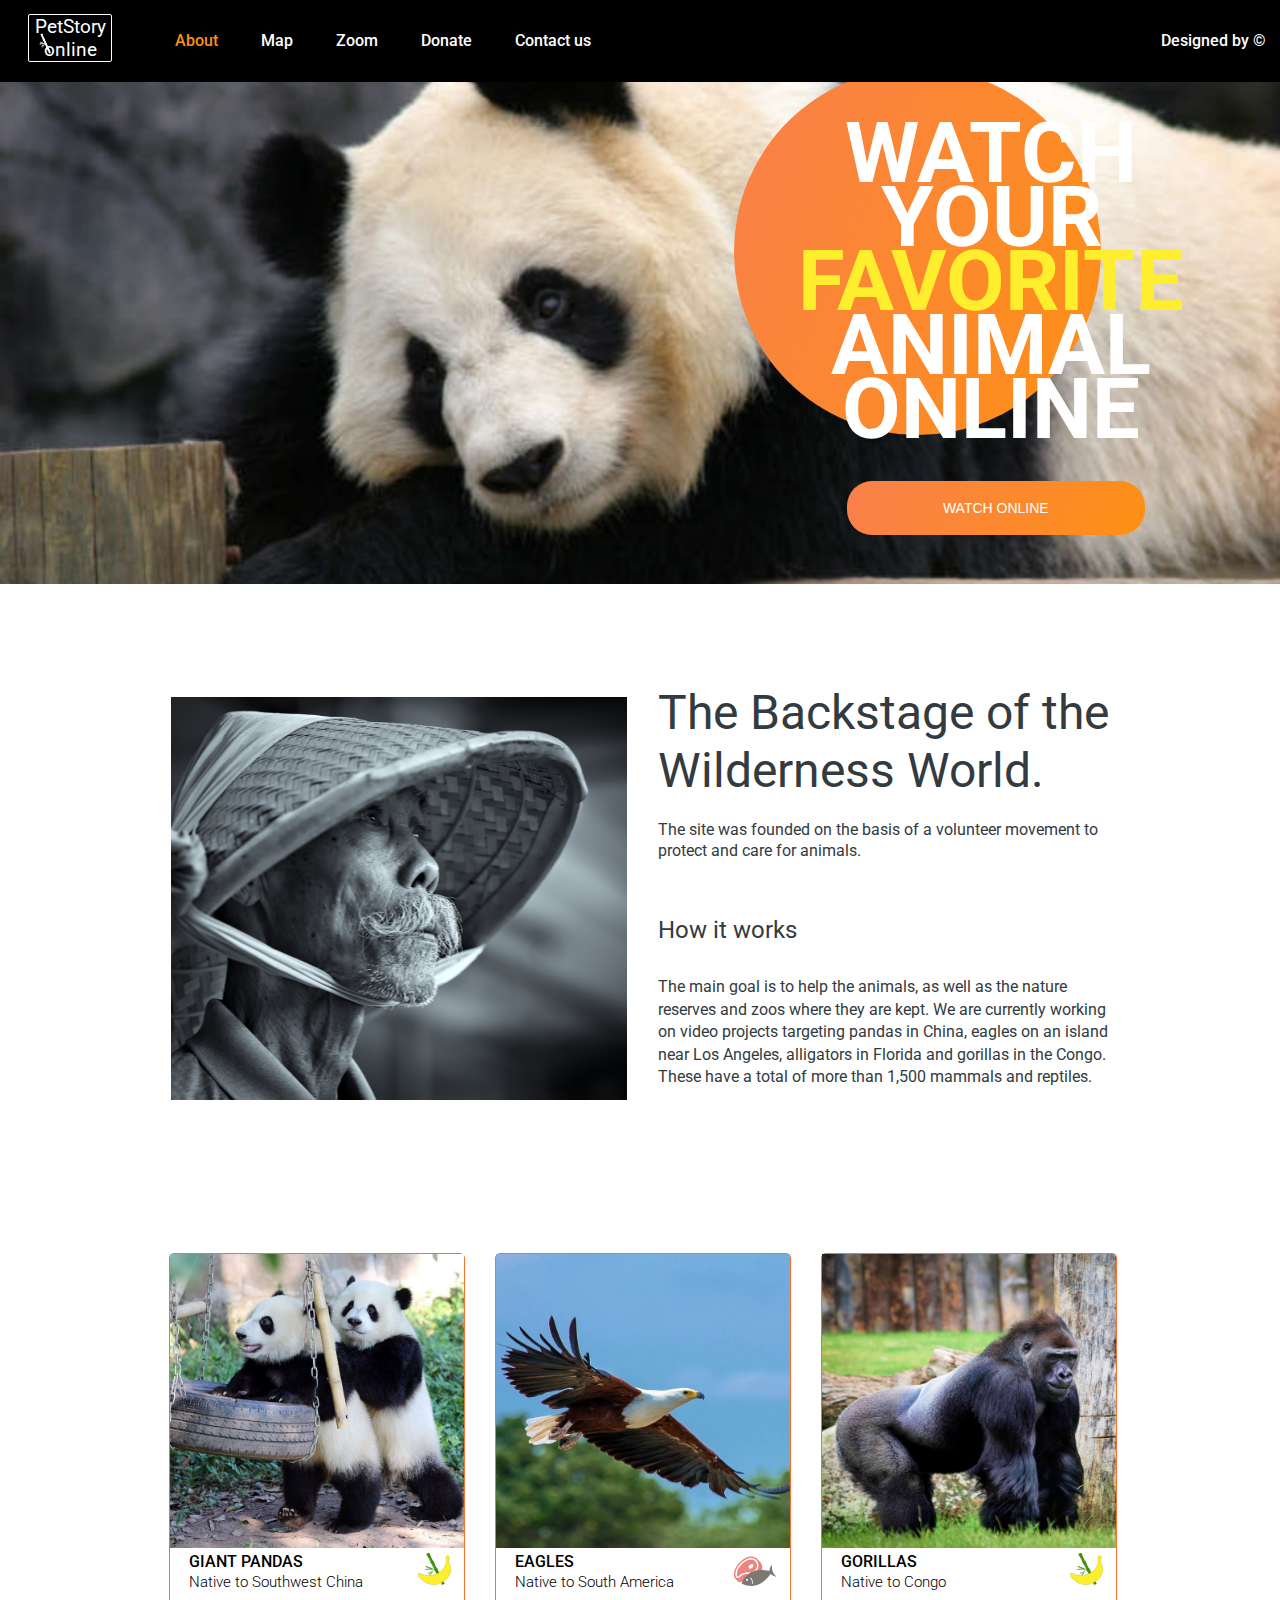
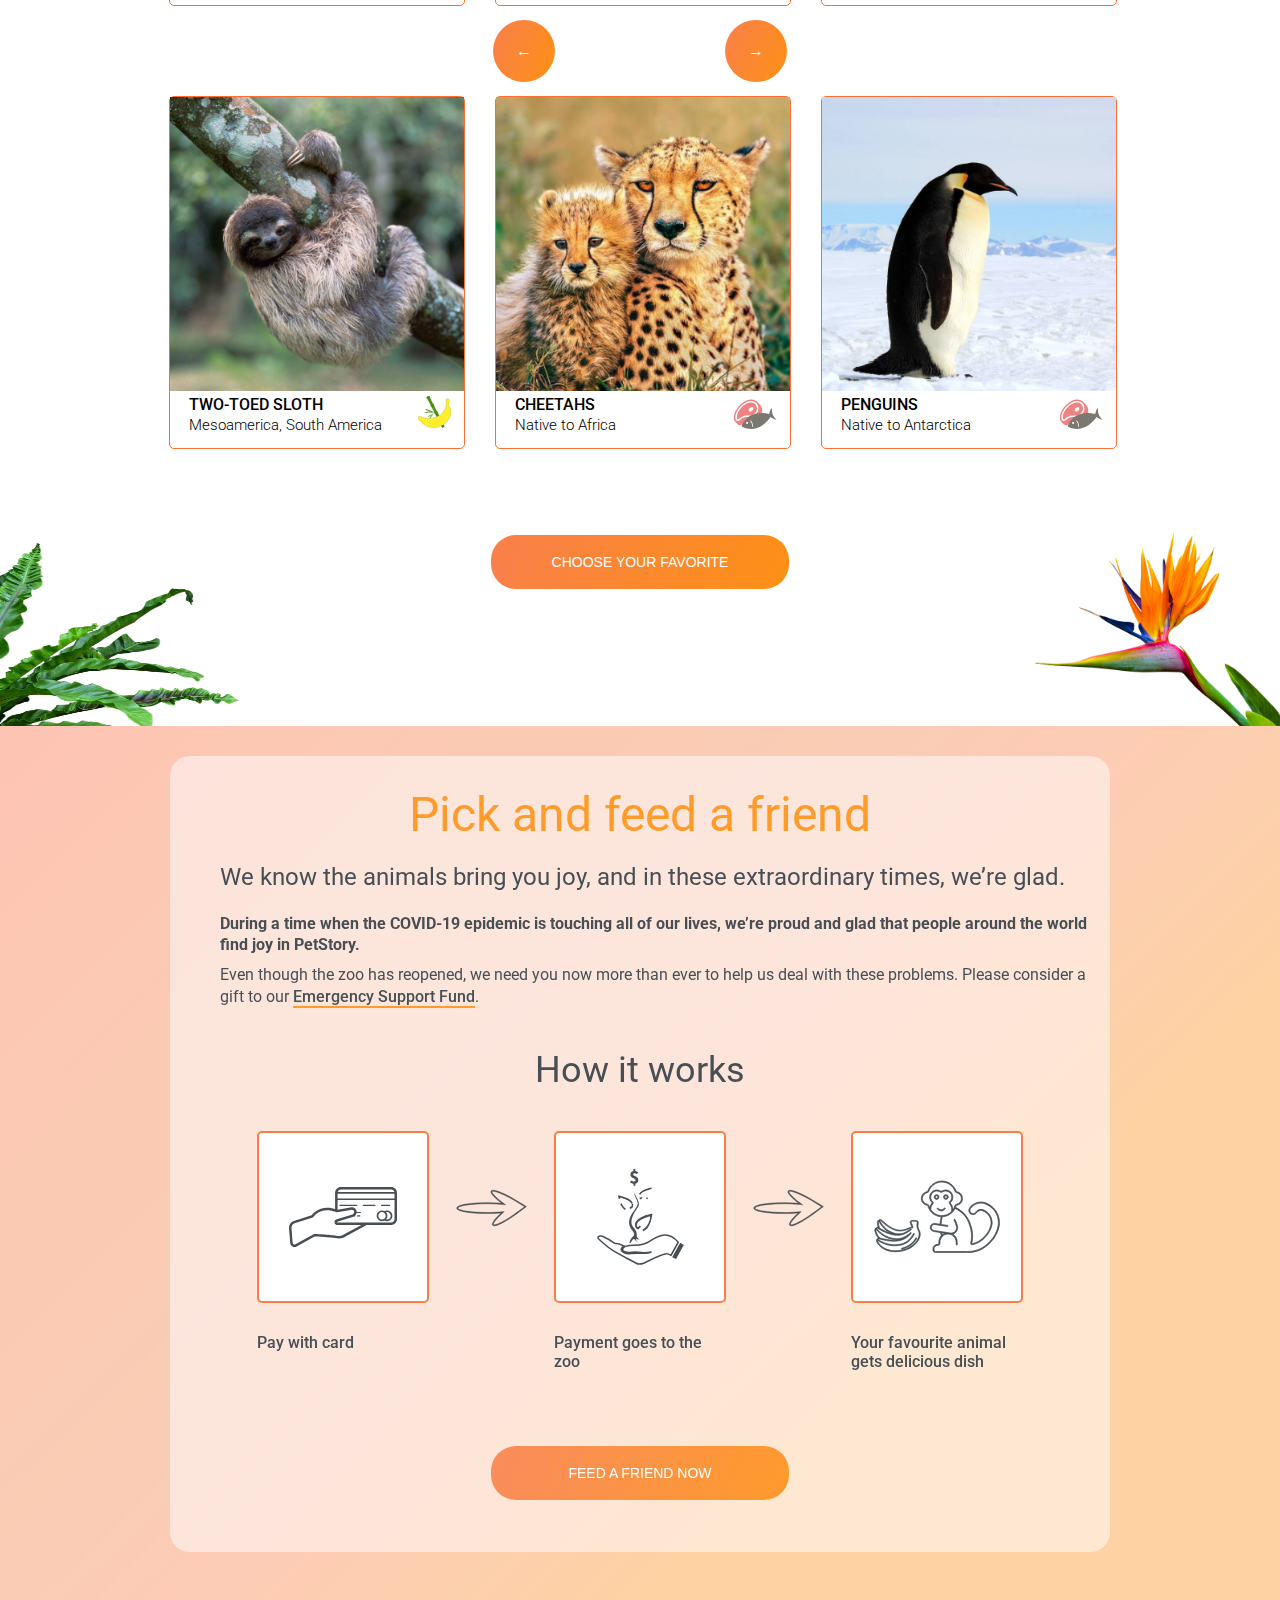
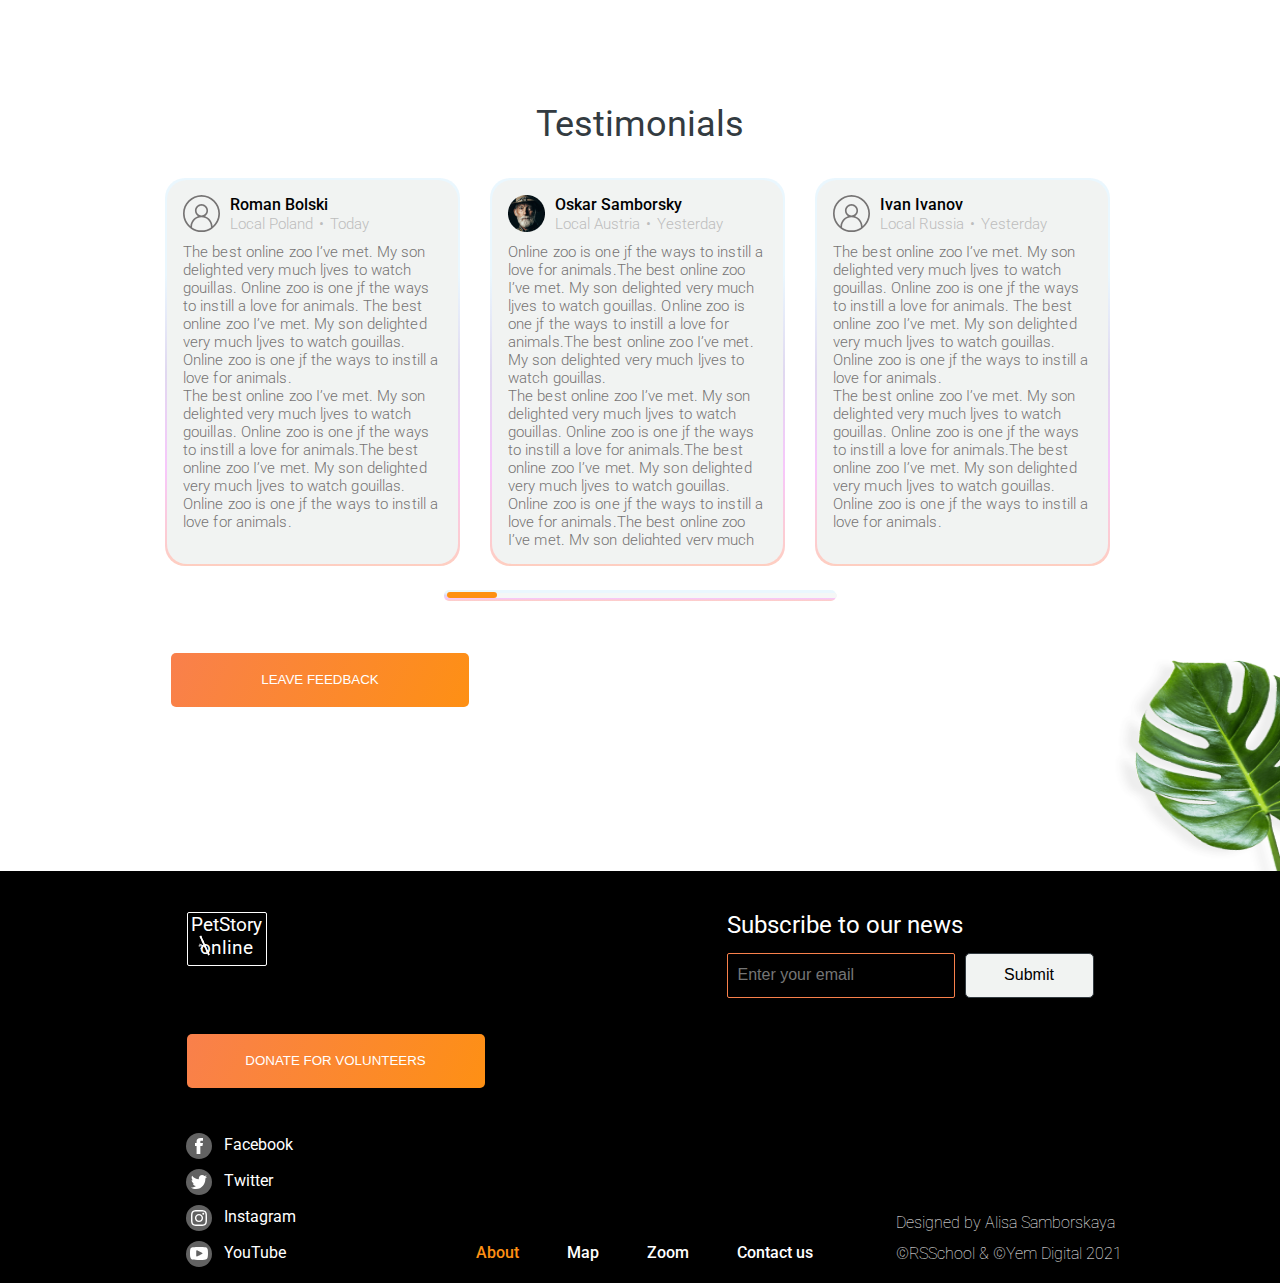
==== online-zoo/pages/main/index.html @ 882e7400 "feat: add online-zoo-page" ====
<!DOCTYPE html>
<html lang="en">
<head>
    <meta charset="UTF-8">
    <meta http-equiv="X-UA-Compatible" content="IE=edge">
    <meta name="viewport" content="width=device-width, initial-scale=1.0">
    <link rel="preconnect" href="https://fonts.googleapis.com">
    <link rel="preconnect" href="https://fonts.gstatic.com" crossorigin>
    <link href="https://fonts.googleapis.com/css2?family=Roboto:ital,wght@0,100;0,300;0,400;0,500;0,700;0,900;1,100;1,300;1,400;1,700;1,900&display=swap" rel="stylesheet">
    <link rel="stylesheet" href = '/online-zoo/pages/main/style.css'>
    <title>Document</title>
</head>
<body>
    
<header>
  <div class = "header-wrap">
<div class = 'header-mask'>
    <a href ="/online-zoo/pages/main/index.html">
    <div class ="title-block">
        <h1 class = "title">PetStory<br>online</h1>
    </div>
    </a>
    <nav class = "nav-container">
        <ul class = "navigation-list">
            
            <a href ="/online-zoo/pages/main/index.html"> <h1 class = "title-in-navigation">PetStory<br>online</h1></a>
            
            <li><a class = "active" href ="/online-zoo/pages/main/index.html">About</a></li>
            <li><a class = "" href ="">Map</a></li>
            <li><a class = "" href ="">Zoom</a></li>
            <li><a class = "" href ="/online-zoo/pages/donate/index.html">Donate</a></li>
            <li><a class = "" href ="">Contact us</a></li>
        </ul>
    </nav>
</div>
    <p class = "design-by-text"><a class = "navigation-link" href ="https://www.figma.com/file/ypzT9idgAILaSRVRmDAJxn/online-zoo-3-weeks">Designed by ©</a></p>
    <div class="borgar">
        <div class="line line1"></div>
        <div class="line line2"></div>
        <div class="line line3"></div>
    </div>
</div>

</header>
<main>
<section class = 'logo-section'>
    <div class = "logo-wrap">
    <img class = "ellipse-pic" src ="/online-zoo/assets/icons/Ellipse_6.svg" alt="ellipse">
    <div class = "logo-block">
        <h2 class = "logo-title">Watch<br> your<br> <span class = 'color-letters'>favorite</span><br> animal<br> online<br></h2>
        <button class = "btn-animal tablet-btn-pos">Watch online</button>
    </div>
    </div>
</section>
<section class = 'backstage-section'>
    <div class = "backstage-wrap">
        <div class = "bambo-man-pic">
        </div>
    <div class = "backstage-text-block">
        <h2 class = "backstage-title">The Backstage of the<br> Wilderness World.</h2>
        <p class = "backstage-text-first">The site was founded on the basis of a volunteer movement to<br> protect and care for animals.</p>
        <p class = "backstage-text-second">How it works </p>
        <p class = "backstage-text-third">The main goal is to help the animals, as well as the nature<br> reserves and zoos where they are kept. We are currently working<br> on video projects targeting pandas in China, eagles on an island<br> near Los Angeles, alligators in Florida and gorillas in the Congo.<br> These have a total of more than 1,500 mammals and reptiles.</p>
    </div>
    </div>
</section>

<section class = "animal-section">
    <div class = "btn-arrow-block"> 
        <button id = "btn-left"class ="btn-arrow">&#8592;</button>
        <button  id = "btn-right" class ="btn-arrow">&#8594;</button>
    </div>
    <div class ='animal-mask'>
     
       
        
        <div class = "animal-cards">
            <div id ="left-items">
                <div id ="1" class ='animal-card'> 
                    <img class ='animal-pic' src ="/online-zoo/assets/images/Rectangle_5.png" alt ='pandas'> 
                    <div class = "float-text">
                        <div class ="text-mask">
                        <h4 class ='animal-card-title'>Giant Pandas</h4>
                        <p class ='animal-text'>Native to Southwest China</p>
                    </div>
                    <img class = "food-icon" src = "/online-zoo/assets/icons/banana-bamboo_icon.svg" alt ="Bambo-banana-pic">
                     </div>
                </div>
                <div id ="2" class ='animal-card'> 
                    <img class ='animal-pic' src ="/online-zoo/assets/images/eagles_1.png" alt ='eagles'> 
                    <div class = "float-text">
                        <div class ="text-mask">
                        <h4 class ='animal-card-title'>Eagles</h4>
                        <p class ='animal-text'>Native to South America</p>
                    </div>
                    <img class = "food-icon" src = "/online-zoo/assets/icons/meet-fish_icon.svg" alt ="Bambo-banana-pic">
                    </div>
                </div>
              
                <div id ="3" class ='animal-card'> 
                    <img class ='animal-pic' src ="/online-zoo/assets/images/gorillas_1.png" alt ='gorillas'> 
                    <div class = "float-text">
                        <div class ="text-mask">
                        <h4 class ='animal-card-title'>Gorillas</h4>
                        <p class ='animal-text'>Native to Congo</p>
                    </div>
                    <img class = "food-icon" src = "/online-zoo/assets/icons/banana-bamboo_icon.svg" alt ="Bambo-banana-pic">
                </div>
                </div>
                <div id ="4" class ='animal-card'> 
                    <img class ='animal-pic' src ="/online-zoo/assets/images/sloth_1.png" alt ='sloth'> 
                    <div class = "float-text">
                        <div class ="text-mask">
                        <h4 class ='animal-card-title'>Two-toed Sloth</h4>
                        <p class ='animal-text'>Mesoamerica, South America</p>
                    </div>
                    <img class = "food-icon" src = "/online-zoo/assets/icons/banana-bamboo_icon.svg" alt ="Bambo-banana-pic">
                </div>
                </div>
                <div id ="5" class ='animal-card'> 
                    <img class ='animal-pic' src ="/online-zoo/assets/images/cheetah_1.png" alt ='cheetahs'> 
                    <div class = "float-text">
                        <div class ="text-mask">
                        <h4 class ='animal-card-title'>Cheetahs</h4>
                        <p class ='animal-text'>Native to Africa</p>
                    </div>
                    <img class = "food-icon" src = "/online-zoo/assets/icons/meet-fish_icon.svg" alt ="Bambo-banana-pic">
                </div>
                </div>
                <div id ="6" class ='animal-card'> 
                    <img class ='animal-pic' src ="/online-zoo/assets/images/penguin_1.png" alt ='penguins'> 
                    <div class = "float-text">
                        <div class ="text-mask">
                        <h4 class ='animal-card-title'>Penguins</h4>
                        <p class ='animal-text'>Native to Antarctica</p>
                    </div>
                    <img class = "food-icon" src = "/online-zoo/assets/icons/meet-fish_icon.svg" alt ="Bambo-banana-pic">
             
                </div>
                </div>
            </div>
            <div id = "active-items">
                <div id ="1" class ='animal-card'> 
                    <img class ='animal-pic' src ="/online-zoo/assets/images/Rectangle_5.png" alt ='pandas'> 
                    <div class = "float-text">
                        <div class ="text-mask">
                        <h4 class ='animal-card-title'>Giant Pandas</h4>
                        <p class ='animal-text'>Native to Southwest China</p>
                    </div>
                    <img class = "food-icon" src = "/online-zoo/assets/icons/banana-bamboo_icon.svg" alt ="Bambo-banana-pic">
                     </div>
                </div>
                <div id ="2" class ='animal-card'> 
                    <img class ='animal-pic' src ="/online-zoo/assets/images/eagles_1.png" alt ='eagles'> 
                    <div class = "float-text">
                        <div class ="text-mask">
                        <h4 class ='animal-card-title'>Eagles</h4>
                        <p class ='animal-text'>Native to South America</p>
                    </div>
                    <img class = "food-icon" src = "/online-zoo/assets/icons/meet-fish_icon.svg" alt ="Bambo-banana-pic">
                    </div>
                </div>
              
                <div id ="3" class ='animal-card'> 
                    <img class ='animal-pic' src ="/online-zoo/assets/images/gorillas_1.png" alt ='gorillas'> 
                    <div class = "float-text">
                        <div class ="text-mask">
                        <h4 class ='animal-card-title'>Gorillas</h4>
                        <p class ='animal-text'>Native to Congo</p>
                    </div>
                    <img class = "food-icon" src = "/online-zoo/assets/icons/banana-bamboo_icon.svg" alt ="Bambo-banana-pic">
                </div>
                </div>
                <div id ="4" class ='animal-card'> 
                    <img class ='animal-pic' src ="/online-zoo/assets/images/sloth_1.png" alt ='sloth'> 
                    <div class = "float-text">
                        <div class ="text-mask">
                        <h4 class ='animal-card-title'>Two-toed Sloth</h4>
                        <p class ='animal-text'>Mesoamerica, South America</p>
                    </div>
                    <img class = "food-icon" src = "/online-zoo/assets/icons/banana-bamboo_icon.svg" alt ="Bambo-banana-pic">
                </div>
                </div>
                <div id ="5" class ='animal-card'> 
                    <img class ='animal-pic' src ="/online-zoo/assets/images/cheetah_1.png" alt ='cheetahs'> 
                    <div class = "float-text">
                        <div class ="text-mask">
                        <h4 class ='animal-card-title'>Cheetahs</h4>
                        <p class ='animal-text'>Native to Africa</p>
                    </div>
                    <img class = "food-icon" src = "/online-zoo/assets/icons/meet-fish_icon.svg" alt ="Bambo-banana-pic">
                </div>
                </div>
                <div id ="6" class ='animal-card'> 
                    <img class ='animal-pic' src ="/online-zoo/assets/images/penguin_1.png" alt ='penguins'> 
                    <div class = "float-text">
                        <div class ="text-mask">
                        <h4 class ='animal-card-title'>Penguins</h4>
                        <p class ='animal-text'>Native to Antarctica</p>
                    </div>
                    <img class = "food-icon" src = "/online-zoo/assets/icons/meet-fish_icon.svg" alt ="Bambo-banana-pic">
             
                </div>
                </div>
            </div>
            <div id = "right-items"> 
                <div id ="1" class ='animal-card'> 
                    <img class ='animal-pic' src ="/online-zoo/assets/images/Rectangle_5.png" alt ='pandas'> 
                    <div class = "float-text">
                        <div class ="text-mask">
                        <h4 class ='animal-card-title'>Giant Pandas</h4>
                        <p class ='animal-text'>Native to Southwest China</p>
                    </div>
                    <img class = "food-icon" src = "/online-zoo/assets/icons/banana-bamboo_icon.svg" alt ="Bambo-banana-pic">
                     </div>
                </div>
                <div id ="2" class ='animal-card'> 
                    <img class ='animal-pic' src ="/online-zoo/assets/images/eagles_1.png" alt ='eagles'> 
                    <div class = "float-text">
                        <div class ="text-mask">
                        <h4 class ='animal-card-title'>Eagles</h4>
                        <p class ='animal-text'>Native to South America</p>
                    </div>
                    <img class = "food-icon" src = "/online-zoo/assets/icons/meet-fish_icon.svg" alt ="Bambo-banana-pic">
                    </div>
                </div>
              
                <div id ="3" class ='animal-card'> 
                    <img class ='animal-pic' src ="/online-zoo/assets/images/gorillas_1.png" alt ='gorillas'> 
                    <div class = "float-text">
                        <div class ="text-mask">
                        <h4 class ='animal-card-title'>Gorillas</h4>
                        <p class ='animal-text'>Native to Congo</p>
                    </div>
                    <img class = "food-icon" src = "/online-zoo/assets/icons/banana-bamboo_icon.svg" alt ="Bambo-banana-pic">
                </div>
                </div>
                <div id ="4" class ='animal-card'> 
                    <img class ='animal-pic' src ="/online-zoo/assets/images/sloth_1.png" alt ='sloth'> 
                    <div class = "float-text">
                        <div class ="text-mask">
                        <h4 class ='animal-card-title'>Two-toed Sloth</h4>
                        <p class ='animal-text'>Mesoamerica, South America</p>
                    </div>
                    <img class = "food-icon" src = "/online-zoo/assets/icons/banana-bamboo_icon.svg" alt ="Bambo-banana-pic">
                </div>
                </div>
                <div id ="5" class ='animal-card'> 
                    <img class ='animal-pic' src ="/online-zoo/assets/images/cheetah_1.png" alt ='cheetahs'> 
                    <div class = "float-text">
                        <div class ="text-mask">
                        <h4 class ='animal-card-title'>Cheetahs</h4>
                        <p class ='animal-text'>Native to Africa</p>
                    </div>
                    <img class = "food-icon" src = "/online-zoo/assets/icons/meet-fish_icon.svg" alt ="Bambo-banana-pic">
                </div>
                </div>
                <div id ="6" class ='animal-card'> 
                    <img class ='animal-pic' src ="/online-zoo/assets/images/penguin_1.png" alt ='penguins'> 
                    <div class = "float-text">
                        <div class ="text-mask">
                        <h4 class ='animal-card-title'>Penguins</h4>
                        <p class ='animal-text'>Native to Antarctica</p>
                    </div>
                    <img class = "food-icon" src = "/online-zoo/assets/icons/meet-fish_icon.svg" alt ="Bambo-banana-pic">
             
                </div>
                </div>
            </div>
        </div>
  
        
       
       
        </div>
      
        <button class = "btn-animal">choose your favorite</button>


</section>

<section class = "pick-and-feed-section">
    <div class = "pick-and-feed-block">
        <h2 class = 'pick-and-feed-title'>Pick and feed a friend</h2>
        <div class = "pick-and-feed-text-block">
        <p class = 'pick-and-feed-text'>We know the animals bring you joy, and in these extraordinary times, we’re glad.</p>
        <p class = "pick-and-feed-text2"><b>During a time when the COVID-19 epidemic is touching all of our lives, we’re proud and glad that people around the world find joy in PetStory.</b></p>
        <p class = "pick-and-feed-text3">Even though the zoo has reopened, we need you now more than ever to help us deal with these problems. Please consider a gift to our <a class ="emergency-link" href = "/online-zoo/pages/donate/index.html">Emergency Support Fund</a>. </p>
        </div>

        <h3 class ="pick-and-feed-title-2">How it works</h3>
        <div class = "green-arrows-block">
            <img class = "arrow-pic-green" src = "/online-zoo/assets/icons/arrow.svg" alt = "arrow-pic"> 
            <img class = "arrow-pic-green" src = "/online-zoo/assets/icons/arrow.svg" alt = "arrow-pic"> 
        </div>
        <div class ="pick-and-feed-list">
            <div class = "list-of-play-card">
                <div class = "pick-and-feed-card-layout">
                <img src = "/online-zoo/assets/icons/pay.svg"alt ="hand-credit-card">
            </div>
                <p class = "pay-text">Pay with card</p>
            </div>
            <img class = "arrow-pic" src = "/online-zoo/assets/icons/Vector_4.svg" alt = "arrow-pic"> 
           
            <div class = "list-of-play-card">
                <div class = "pick-and-feed-card-layout">
                <img src = "/online-zoo/assets/icons/zoo.svg" alt ="zoo-pic">
                </div>
                <p class = "pay-text">Payment goes to the<br> zoo</p>
            </div>
            <img class = "arrow-pic" src = "/online-zoo/assets/icons/Vector_4.svg" alt = "arrow-pic"> 
           
            <div class = "list-of-play-card">
                <div class = "pick-and-feed-card-layout">
                <img src = "/online-zoo/assets/icons/monkey.svg" alt ="monkey-pic">
                </div>
                <p class = "pay-text">Your favourite animal<br> gets delicious dish</p>
            </div>
        </div>
        <button class = 'btn-animal'>Feed a friend now</button>
    </div>
</section>
<section class = "testimonial-section">
    <div class = "testimonial-block">
    <h2 class = "testimonials-title">Testimonials</h2>
    <div class = 'testimonials-mask'>
        <div class = "list-of-testimonials-cards-mask">
        <div class ='list-of-testimonials-cards'>
            <div onClick ="updatePopup(this.id)" id = "0" class = "list-wrap">
            <div class ='list-of-testimonials-card'>
                <div class = "card-header">
                <img class = "card-pic" src = "/online-zoo/assets/icons/user_icon.svg" alt ="user-icon">
                <div class = "card-title"> 
                <h4>Michael John</h4>
                
                <div class ="subtext-header-block ">
                    <p class = "subtext-location">Local Austria</p><p class = "subtext-dot">•</p><p class = "subtext-time">Today</p> 
                </div>
                </div>
              </div> 
                <p class = "subtext-text">The best online zoo I’ve met. My son delighted very much ljves to watch gouillas. Online zoo is one jf the ways to instill a love for animals. The best online zoo I’ve met. My son delighted very much ljves to watch gouillas. Online zoo is one jf the ways to instill a love for animals.<br>
                    The best online zoo I’ve met. My son delighted very much ljves to watch gouillas. Online zoo is one jf the ways to instill a love for animals.The best online zoo I’ve met. My son delighted very much ljves to watch gouillas. Online zoo is one jf the ways to instill a love for animals.
                    </p>
            </div>
            </div>
            <div onClick ="updatePopup(this.id)" id = "1" class = "list-wrap">
                <div class ='list-of-testimonials-card'>
                    <div class = "card-header">
                    <img class = "card-pic" src = "/online-zoo/assets/images/photo_2.png" alt ="user-icon">
                    <div class = "card-title"> 
                    <h4>Oskar Samborsky</h4>
                    
                    <div class ="subtext-header-block ">
                        <p class = "subtext-location">Local Austria</p><p class = "subtext-dot">•</p><p class = "subtext-time">Yesterday</p> 
                    </div>
                    </div>
                  </div> 
                    <p class = "subtext-text">Online zoo is one jf the ways to instill a love for animals.The best online zoo I’ve met. My son delighted very much ljves to watch gouillas. Online zoo is one jf the ways to instill a love for animals.The best online zoo I’ve met. My son delighted very much ljves to watch gouillas.<br> 
                        The best online zoo I’ve met. My son delighted very much ljves to watch gouillas. Online zoo is one jf the ways to instill a love for animals.The best online zoo I’ve met. My son delighted very much ljves to watch gouillas. Online zoo is one jf the ways to instill a love for animals.
                        
                        The best online zoo I’ve met. My son delighted very much ljves to watch gouillas. Online zoo is one jf the ways to instill a love for animals.The best online zoo I’ve met. My son delighted very much ljves to watch gouillas. Online zoo is one jf the ways to instill a love for animals.
                        
                        </p>
                </div>
                </div>
            <div onClick ="updatePopup(this.id)" id = "2" class = "list-wrap">
                <div class ='list-of-testimonials-card'>
                    <div class = "card-header">
                    <img class = "card-pic" src = "/online-zoo/assets/images/photo_3.png" alt ="user-icon">
                    <div class = "card-title"> 
                    <h4>Fredericka Michelin</h4>
                    
                    <div class ="subtext-header-block ">
                        <p class = "subtext-location">Local Austria</p><p class = "subtext-dot">•</p><p class = "subtext-time">Yesterday</p> 
                    </div>
                    </div>
                  </div> 
                    <p class = "subtext-text">The best online zoo I’ve met. My son delighted very much ljves to watch gouillas. Online zoo is one jf the ways to instill a love for animals.The best online zoo I’ve met. My son delighted very much ljves to watch gouillas. Online zoo is one jf the ways to instill a love for animals.<br>
                        The best online zoo I’ve met. My son delighted very much ljves to watch gouillas. Online zoo is one jf the ways to instill a love for animals.The best online zoo I’ve met.
                        The best online zoo I’ve met. My son delighted very much ljves to watch gouillas. Online zoo is one jf the ways to instill a love for animals.The best online zoo I’ve met. My son delighted very much ljves to watch gouillas. Online zoo is one jf the ways to instill a love for animals.
                        
                        </p>
                </div>
                </div>
               
                    <div onClick ="updatePopup(this.id)" id = "3" class = "list-wrap">
                        <div class ='list-of-testimonials-card'>
                            <div class = "card-header">
                            <img class = "card-pic" src = "/online-zoo/assets/images/photo_4.png" alt ="user-icon">
                            <div class = "card-title"> 
                            <h4>Mila Riksha</h4>
                            
                            <div class ="subtext-header-block ">
                                <p class = "subtext-location">Local Austria</p><p class = "subtext-dot">•</p><p class = "subtext-time">Today</p> 
                            </div>
                            </div>
                          </div> 
                            <p class = "subtext-text">My son delighted very much ljves to watch gouillas. Online zoo is one jf the ways to instill a love for animals.The best online zoo I’ve met. My son delighted very much ljves to watch gouillas. Online zoo is one jf the ways to instill a love for animals.The best online zoo I’ve met. My son delighted very much ljves to watch gouillas. Online zoo is one jf the ways to instill a love for animals.The best online zoo I’ve met. My son delighted very much ljves to watch gouillas.<br>
                                The best online zoo I’ve met. My son delighted very much ljves to watch gouillas. Online zoo is one jf the ways to instill a love for animals.The best online zoo I’ve met. My son delighted very much ljves to watch gouillas. Online zoo is one jf the ways to instill a love for animals.
                                </p>
                        </div>
                        </div>
                        <div onClick ="updatePopup(this.id)" id = "4" class = "list-wrap">
                            <div class ='list-of-testimonials-card'>
                                <div class = "card-header">
                                <img class = "card-pic" src = "/online-zoo/assets/icons/user_icon.svg" alt ="user-icon">
                                <div class = "card-title"> 
                                <h4>John Doe</h4>
                                
                                <div class ="subtext-header-block ">
                                    <p class = "subtext-location">Local Germany</p><p class = "subtext-dot">•</p><p class = "subtext-time">Yesterday</p> 
                                </div>
                                </div>
                              </div> 
                                <p class = "subtext-text">The best online zoo I’ve met. My son delighted very much ljves to watch gouillas. Online zoo is one jf the ways to instill a love for animals. The best online zoo I’ve met. My son delighted very much ljves to watch gouillas. Online zoo is one jf the ways to instill a love for animals.<br>
                                    The best online zoo I’ve met. My son delighted very much ljves to watch gouillas. Online zoo is one jf the ways to instill a love for animals.The best online zoo I’ve met. My son delighted very much ljves to watch gouillas. Online zoo is one jf the ways to instill a love for animals.
                                    </p>
                            </div>
                            </div>
                            <div onClick ="updatePopup(this.id)" id = "5" class = "list-wrap">
                                <div class ='list-of-testimonials-card'>
                                    <div class = "card-header">
                                    <img class = "card-pic" src = "/online-zoo/assets/icons/user_icon.svg" alt ="user-icon">
                                    <div class = "card-title"> 
                                    <h4>Roman Bolski</h4>
                                    
                                    <div class ="subtext-header-block ">
                                        <p class = "subtext-location">Local Poland</p><p class = "subtext-dot">•</p><p class = "subtext-time">Today</p> 
                                    </div>
                                    </div>
                                  </div> 
                                    <p class = "subtext-text">The best online zoo I’ve met. My son delighted very much ljves to watch gouillas. Online zoo is one jf the ways to instill a love for animals. The best online zoo I’ve met. My son delighted very much ljves to watch gouillas. Online zoo is one jf the ways to instill a love for animals.<br>
                                        The best online zoo I’ve met. My son delighted very much ljves to watch gouillas. Online zoo is one jf the ways to instill a love for animals.The best online zoo I’ve met. My son delighted very much ljves to watch gouillas. Online zoo is one jf the ways to instill a love for animals.
                                        </p>
                                </div>
                                </div>
                                <div onClick ="updatePopup(this.id)" id = "6" class = "list-wrap">
                                    <div class ='list-of-testimonials-card'>
                                        <div class = "card-header">
                                        <img class = "card-pic" src = "/online-zoo/assets/icons/user_icon.svg" alt ="user-icon">
                                        <div class = "card-title"> 
                                        <h4>Peter Parker</h4>
                                        
                                        <div class ="subtext-header-block ">
                                            <p class = "subtext-location">Local New-York</p><p class = "subtext-dot">•</p><p class = "subtext-time">Yesterday</p> 
                                        </div>
                                        </div>
                                      </div> 
                                        <p class = "subtext-text">The best online zoo I’ve met. My son delighted very much ljves to watch gouillas. Online zoo is one jf the ways to instill a love for animals. The best online zoo I’ve met. My son delighted very much ljves to watch gouillas. Online zoo is one jf the ways to instill a love for animals.<br>
                                            The best online zoo I’ve met. My son delighted very much ljves to watch gouillas. Online zoo is one jf the ways to instill a love for animals.The best online zoo I’ve met. My son delighted very much ljves to watch gouillas. Online zoo is one jf the ways to instill a love for animals.
                                            </p>
                                    </div>
                                    </div>
                                    <div onClick ="updatePopup(this.id)" id = "7" class = "list-wrap">
                                        <div class ='list-of-testimonials-card'>
                                            <div class = "card-header">
                                            <img class = "card-pic" src = "/online-zoo/assets/icons/user_icon.svg" alt ="user-icon">
                                            <div class = "card-title"> 
                                            <h4>Aleksandr Tsar</h4>
                                            
                                            <div class ="subtext-header-block ">
                                                <p class = "subtext-location">Local Germany</p><p class = "subtext-dot">•</p><p class = "subtext-time">Today</p> 
                                            </div>
                                            </div>
                                          </div> 
                                            <p class = "subtext-text">The best online zoo I’ve met. My son delighted very much ljves to watch gouillas. Online zoo is one jf the ways to instill a love for animals. The best online zoo I’ve met. My son delighted very much ljves to watch gouillas. Online zoo is one jf the ways to instill a love for animals.<br>
                                                The best online zoo I’ve met. My son delighted very much ljves to watch gouillas. Online zoo is one jf the ways to instill a love for animals.The best online zoo I’ve met. My son delighted very much ljves to watch gouillas. Online zoo is one jf the ways to instill a love for animals.
                                                </p>
                                        </div>
                                        </div>
                                        <div onClick ="updatePopup(this.id)" id = "8" class = "list-wrap">
                                            <div class ='list-of-testimonials-card'>
                                                <div class = "card-header">
                                                <img class = "card-pic" src = "/online-zoo/assets/icons/user_icon.svg" alt ="user-icon">
                                                <div class = "card-title"> 
                                                <h4>Ivan Ivanov</h4>
                                                
                                                <div class ="subtext-header-block ">
                                                    <p class = "subtext-location">Local Russia</p><p class = "subtext-dot">•</p><p class = "subtext-time">Yesterday</p> 
                                                </div>
                                                </div>
                                              </div> 
                                                <p class = "subtext-text">The best online zoo I’ve met. My son delighted very much ljves to watch gouillas. Online zoo is one jf the ways to instill a love for animals. The best online zoo I’ve met. My son delighted very much ljves to watch gouillas. Online zoo is one jf the ways to instill a love for animals.<br>
                                                    The best online zoo I’ve met. My son delighted very much ljves to watch gouillas. Online zoo is one jf the ways to instill a love for animals.The best online zoo I’ve met. My son delighted very much ljves to watch gouillas. Online zoo is one jf the ways to instill a love for animals.
                                                    </p>
                                            </div>
                                            </div>
                                            <div onClick ="updatePopup(this.id)" id = "9" class = "list-wrap">
                                                <div class ='list-of-testimonials-card'>
                                                    <div class = "card-header">
                                                    <img class = "card-pic" src = "/online-zoo/assets/icons/user_icon.svg" alt ="user-icon">
                                                    <div class = "card-title"> 
                                                    <h4>Dmitri Rashkevich</h4>
                                                    
                                                    <div class ="subtext-header-block ">
                                                        <p class = "subtext-location">Local Belarus</p><p class = "subtext-dot">•</p><p class = "subtext-time">Yesterday</p> 
                                                    </div>
                                                    </div>
                                                  </div> 
                                                    <p class = "subtext-text">The best online zoo I’ve met. My son delighted very much ljves to watch gouillas. Online zoo is one jf the ways to instill a love for animals. The best online zoo I’ve met. My son delighted very much ljves to watch gouillas. Online zoo is one jf the ways to instill a love for animals.<br>
                                                        The best online zoo I’ve met. My son delighted very much ljves to watch gouillas. Online zoo is one jf the ways to instill a love for animals.The best online zoo I’ve met. My son delighted very much ljves to watch gouillas. Online zoo is one jf the ways to instill a love for animals.
                                                        </p>
                                                </div>
                                                </div>
                                                <div  onClick ="updatePopup(this.id)" id = "10" class = "list-wrap">
                                                    <div class ='list-of-testimonials-card'>
                                                        <div class = "card-header">
                                                        <img class = "card-pic" src = "/online-zoo/assets/icons/user_icon.svg" alt ="user-icon">
                                                        <div class = "card-title"> 
                                                        <h4>Roland Ballson</h4>
                                                        
                                                        <div class ="subtext-header-block ">
                                                            <p class = "subtext-location">Local Britain</p><p class = "subtext-dot">•</p><p class = "subtext-time">Yesterday</p> 
                                                        </div>
                                                        </div>
                                                      </div> 
                                                        <p class = "subtext-text">The best online zoo I’ve met. My son delighted very much ljves to watch gouillas. Online zoo is one jf the ways to instill a love for animals. The best online zoo I’ve met. My son delighted very much ljves to watch gouillas. Online zoo is one jf the ways to instill a love for animals.<br>
                                                            The best online zoo I’ve met. My son delighted very much ljves to watch gouillas. Online zoo is one jf the ways to instill a love for animals.The best online zoo I’ve met. My son delighted very much ljves to watch gouillas. Online zoo is one jf the ways to instill a love for animals.
                                                            </p>
                                                    </div>
                                                    </div>
        </div>
    </div>
        <div class = "scrollbar-mask">
            <input class = "input-scrobler" type="range" min="0" max="7" step="1" value="0">
        </div>
        <button class = "btn-rectangul btn-testimonials">leave feedback</button>
    <div class = "modal-wrapper-background">
        <div class ="modal-wrapper">
            <button class ='close-btn-modal'>&times;</button>
            <div class = "modal-list-wrap">
                <div class ='modal-list-of-testimonials-card'>
                    <div class = "card-header">
                    <img class = "modal-card-pic" src = "/online-zoo/assets/icons/user_icon.svg" alt ="user-icon">
                    <div class = "modal-card-title"> 
                    <h4></h4>
                    
                    <div class ="subtext-header-block">
                        <p class = "modal-subtext-location"></p><p class = "subtext-dot">•</p><p class = "modal-subtext-time"></p> 
                    </div>
                    </div>
                  </div> 
                    <p class = "modal-subtext-text"></p>
                </div>
                </div>
        </div>

    </div>
    </div>
   
</div>
</section>
</main>
<footer>
    <div class = "footer-mask">
        <div class = "first-row-of-blocks">
            <div class ="footer-donate-block">
                <a href ="/online-zoo/pages/main/index.html">
                    <div class ="title-block-footer">
                        <h1 class = "title-footer">PetStory online</h1>
                    </div>
                    </a>
                    <form action = "/online-zoo/pages/donate/index.html">
                <button class = "btn-rectangul footer-small-btn">donate for volunteers</button>
                </form>
            </div>

            <div class ="sub-block">
                <div class ="sub-block-submit">
                    <h2 class = "sub-title">Subscribe to our news</h2>
                    <form class = "input-block">
                    <input class = "email-input" type = "email" placeholder="Enter your email">
                    <input class = "submit-btn" type = "submit" value = "Submit">
                    </form>
                </div>
                </div>
                <ul class = 'social-list-tablet'>
                    <li><a class = "social-links-up" href = "https://ru-ru.facebook.com/">
                        <div class = "social-icons">
                        <img class = "social-icons-pic" src = "/online-zoo/assets/icons/facebook.svg" alt ="facebook-ico">
                        </div>
                        <p class = "social-text">Facebook</p>
                    </a>
                    </li>
                    <li><a class = "social-links-up" href = "https://twitter.com/home?lang=ru">
                        <div class = "social-icons">
                        <img class = "social-icons-pic" src = "/online-zoo/assets/icons/twitter.svg" alt ="twitter-ico">
                        </div>
                        <p class = "social-text">Twitter</p>
                    </a>
                    </li>
                    <li><a class = "social-links-up" href = "https://www.instagram.com/">
                        <div class = "social-icons">
                        <img class = "social-icons-pic" src = "/online-zoo/assets/icons/instagram.svg" alt ="instagram-ico">
                        </div>
                        <p class = "social-text">Instagram</p>
                    </a>
                    </li>
                    <li><a class = "social-links-up" href = "https://www.youtube.com/">
                        <div class = "social-icons">
                        <img class = "social-icons-pic" src = "/online-zoo/assets/icons/youtube.svg" alt ="youtube-ico">
                        </div>
                        <p class = "social-text">YouTube</p>
                    </a>
                    </li>
                </ul>
        </div>
        <div class = "second-row-of-blocks">
            <ul class = 'social-list'>
                <li><a class = "social-links-up" href = "https://ru-ru.facebook.com/">
                    <div class = "social-icons">
                    <img class = "social-icons-pic" src = "/online-zoo/assets/icons/facebook.svg" alt ="facebook-ico">
                    </div>
                    <p class = "social-text">Facebook</p>
                </a>
                </li>
                <li><a class = "social-links-up" href = "https://twitter.com/home?lang=ru">
                    <div class = "social-icons">
                    <img class = "social-icons-pic" src = "/online-zoo/assets/icons/twitter.svg" alt ="twitter-ico">
                    </div>
                    <p class = "social-text">Twitter</p>
                </a>
                </li>
                <li><a class = "social-links-up" href = "https://www.instagram.com/">
                    <div class = "social-icons">
                    <img class = "social-icons-pic" src = "/online-zoo/assets/icons/instagram.svg" alt ="instagram-ico">
                    </div>
                    <p class = "social-text">Instagram</p>
                </a>
                </li>
                <li><a class = "social-links-up" href = "https://www.youtube.com/">
                    <div class = "social-icons">
                    <img class = "social-icons-pic" src = "/online-zoo/assets/icons/youtube.svg" alt ="youtube-ico">
                    </div>
                    <p class = "social-text">YouTube</p>
                </a>
                </li>
            </ul>
            <nav class = "nav-block-footer">
                <ul class = "navigation-list-footer">
                    <li><a class = "footer-link active" href ="">About</a></li>
                    <li><a class = "footer-link" href ="">Map</a></li>
                    <li><a class = "footer-link" href ="">Zoom</a></li>
                    <li><a class = "footer-link" href ="">Contact us</a></li>
                </ul>
            </nav>

             <div class = "annotation-block">
        <p style = "margin: 0"><a class = "annotation-text footer-link" href = "https://www.figma.com/file/ypzT9idgAILaSRVRmDAJxn/online-zoo-3-weeks">Designed by Alisa Samborskaya<br>©RSSchool & ©Yem Digital 2021</a></p>
    </div>

        </div>
   
        
    
   
   
   
    
</div>
</footer>
<script src="script.js"></script>
</body>
</html>
---- online-zoo/pages/main/style.css ----
body {
    display: flex;
    flex-direction: column;
    align-items: center;
    justify-content: center;
    font-family: 'Roboto', sans-serif;
    font-weight: 500;
    color: #333B41;
    
    margin: 0 auto;
    
   
 
}

main {
    width: 100%;
}

header {
  
    background-color: #000000;
    background-size: cover;
    width: 100%
 
 
}


a {
    color: #FFFFFF;
    font-weight: 500;
    font-size: 16px;
    line-height: 22px;
    text-decoration: none;
  }
  
  a.active {
    color: #FE9013;
  }
  a.active:hover {
    color: #FE9013;
  }

  a:hover {
    cursor: pointer;
    color: #F1F3F2
  }
 a:active {
    color: #FE9013;
  }

  .footer-link {
    color: #FFFFFF;
    font-weight: 500;
    font-size: 16px;
    line-height: 22px;
    text-decoration: none;
  }
  
  .footer-link.active {
   
    color: #FE9013;
  }
  .footer-link.active:hover {
    color: #FE9013;
  }

  .footer-link:hover {
    cursor: pointer;
    color: #F1F3F2
  }
 .navigation-link:active {
    color: #FE9013;
  }


.header-wrap {
    display: flex;
    flex-direction: row;
    justify-content: space-between;
    margin: 0 auto;
    max-width: 1600px;
    padding-top: 14px;
    padding-bottom: 14px;
}

.header-mask {
    display: flex;
    flex-direction: row;
    justify-content: space-between;
    
}
.navigation-list {
    display: flex;
    gap: 57px;
    padding-left: 65px;
    list-style-type: none;
    
}

.nav-container {
    display: flex;
    justify-content: center;
    align-items: center;
    background: transparent;
}

.design-by-text {
    display: flex;
    align-self: center;
}
.title {
font-weight: 400;
font-size: 19.0145px;
line-height: 23px;
text-align: center;

margin: 0;

color: #FFFFFF;

}

.title-block{
    display: flex;
    justify-content: center;
    align-items: center;
    border-radius: 2px;
    width: 82px;
    border: 1.18841px solid #FFFFFF;
background-image: url(/online-zoo/assets/icons/bamboo.svg);
background-repeat: no-repeat;
background-position: 10.13px 71%;
}

.logo-section {
    width: 100%;
    height: 700px;
    background-image: url(/online-zoo/assets/images/Giant_Panda.png);
    background-repeat: no-repeat;
   background-size: cover;
    background-position: 0 102%;
}

.logo-wrap {
    display: flex;
    justify-content: flex-end;
    margin: 0 auto;
    max-width: 1600px;
   
}

.logo-title {
    font-weight: 700;
font-size: 106.496px;
line-height: 80px;
margin-top: 84px;
margin-bottom: 0px;
text-align: center;
text-transform: uppercase;
margin-right: 8px;
color: #FFFFFF;
}

.ellipse-pic{
    position: relative;
    z-index: 0;
    left: 382px;
    bottom: -11px;
    width: 465px;
    height: 465px;
}

.logo-block {
    display: flex;
    flex-direction: column;
    align-items: center;
    z-index: 1;
    gap: 60px;
    padding-right: 219.69px;
    
}

.btn-animal{
    cursor: pointer;
    width: 298px;
height: 54px;
background: linear-gradient(113.96deg, #F9804B 1.49%, #FE9013 101.44%);
border-radius: 25px;
text-align: center;
text-transform: uppercase;
font-size: 14px;
color: #FFFFFF;
border: 0
}
.btn-animal:hover {
    background: #E47209;
 }
 .btn-animal:active {
    background: #4B9200;

 }


.color-letters {
    color: #FFEE2E;
}

.backstage-section {
    display: flex;
align-items: center;
justify-content: center;
    width: 100%;
    background: #FFFFFF;
 
    background-image: url(/online-zoo/assets/images/flower_foto1.png);
background-repeat: no-repeat;
background-position: 100% 11px;
}
.backstage-wrap {
display: flex;
flex-direction: row;
justify-content: center;
padding-top: 140px;

padding-bottom: 180px;
max-width: 1600px;


}
.backstage-title {
font-style: normal;
font-weight: 400;
font-size: 48px;
line-height: 58px;
color: #333B41;
margin: 0;
}

.bambo-man-pic{
width: 609px;
height: 403px;
backdrop-filter: blur(2px);
display: flex;
background: url(/online-zoo/assets/images/bamboo-cap.png);
padding-left: 1px;
background-position: center;
    background-repeat: no-repeat;
}
.backstage-text-block{
    display: flex;
    flex-direction: column;
    color: #333B41;
    padding-left: 87px;
   
}

.backstage-text-first {
    font-style: normal;
    font-weight: 400;
    font-size: 16px;
    line-height: 130%;
    margin-bottom: 0px;
    margin-top: 20px;
    
}

.backstage-text-second{
    font-style: normal;
    font-weight: 400;
    font-size: 24px;
    line-height: 120%;
    
    margin-top: 54px;
    margin-bottom: 32px;
}
.backstage-text-third{
    font-style: normal;
    font-weight: 400;
    font-size: 16px;
    line-height: 140%;
    
    margin: 0;
}

.backstage-flowers-pic{
position: relative;
right: 0;   
width: 180px;
height: 605px;
filter: drop-shadow(0px 4px 4px rgba(0, 0, 0, 0.25));
}

.animal-section {
display: flex;
flex-direction: column;

align-items: center;
width: 100%;
padding-bottom: 101px;

gap: 86px;
background: url(/online-zoo/assets/images/palm_foto.png) -4% 100% no-repeat, url(/online-zoo/assets/images/strelitzia_1.png) 100% 101% no-repeat;

 }

.animal-mask {
    display: flex;
    flex-direction: row; 
    
    max-width: 1171px;
    max-height: 870px;
    overflow: hidden;
 
    
}



.animal-cards {
    display: flex;
    justify-content: center;
    flex-direction: row; 
    gap: 20px 30px;
   
}

#active-items {
    width: 1171px;
    display: flex;
    flex-flow: row wrap;
    gap: 20px 30px;

}
#left-items {
    display: flex;
    flex-flow: row wrap;
    gap: 20px 30px;
    width: 1171px;
}
#right-items {
    display: flex;
    flex-flow: row wrap;
    gap: 20px 30px;
    width: 1171px;
}


.animal-cards {
   position: relative;
    right: 102%;
}

@keyframes move-right {
    from {left: -102%}
    to {left: -204.5%}
}

.trans-right {
    animation-name: move-right;
    animation-duration: 3s;
}

@keyframes move-left {
    from {left: -102%}
    to {left: 0.5%}
}

.trans-left {
    animation-name: move-left;
    animation-duration: 3s;
}

.animal-card-title {
font-weight: 500;
font-size: 16px;
line-height: 22px;
color: #000000;
text-transform: uppercase;
margin: 0;
}

.animal-text {
font-style: normal;
font-weight: 300;
font-size: 15px;
line-height: 18px;
color: #000000;
margin: 0;
}
.animal-pic{
    position: relative;
    width: 366px;
    height: 366px;
}

.animal-card:hover  {
    
    box-shadow: 0 0 0 99999px rgba(0, 0, 0, 0.8);
    z-index: 1;
    
    }
.animal-card:hover .animal-pic {
    
    animation: zoomhover 0.7s ease forwards; 
    
  z-index: 2;
}

.animal-card:hover .text-mask {
   
        animation: popup  1s linear forwards; 
 
}

@keyframes popup{
  
    to {
        background-color: #FFFFFF;
        top: 50px;
        margin: 0 auto;
        padding: 15px;
        border-radius: 10px;
    }
}
@keyframes zoomhover {
    to{
       transform: scale(1.3)
    }
}

.animal-card {
    display: flex;
    flex-direction: column;
    position: relative;
    height: 419px;
    cursor: pointer;
    border: 1px solid;
    border-radius: 5px;
    border-color: #FA6F32;
    background: #FFFFFF;
}

.float-text {
display: flex;
flex-direction: row;
justify-content: space-between;
padding-top: 3px;
padding-left: 19px;
padding-bottom: 14px;
padding-right: 13px;

}


.food-icon{
    display: flex;

}
.text-mask {
display: flex;
flex-direction: column;
position: relative;
z-index: 1;



}
.btn-arrow-block{
    display: flex;
    gap: 1180px;
    position: absolute;
    top: 1906px;

}


.btn-arrow {
    width: 62px;
    height: 62px;
    text-decoration: none;
    border: 0;
    flex-shrink: 0;
    border-radius: 50%;
    background: linear-gradient(113.96deg, #F9804B 1.49%, #FE9013 101.44%);
    cursor: pointer;
    font-size: 16px;
    color: #FFFFFF
}

.btn-arrow:hover {
    background: #E47209;
 }
 .btn-arrow:active {
    background: #4B9200;

 }

.pick-and-feed-section{

    width: 100%;
    display: flex;
    justify-content: center;
    padding-top: 69px;
    padding-bottom: 100px;
    
background: linear-gradient(315.75deg, rgba(254, 210, 144, 0.7) 30.06%, #FEBDAB 100.95%, rgba(254, 210, 144, 0.7) 106.36%), linear-gradient(315.75deg, rgba(254, 189, 171, 0.74) 30.06%, rgba(243, 169, 248, 0.66) 50.74%, #E0D8F0 80.49%, #EAF7FE 127.9%, #EAF7FE 149.54%), linear-gradient(315.75deg, rgba(254, 189, 171, 0.74) 30.06%, rgba(243, 169, 248, 0.66) 50.74%, #E0D8F0 80.49%, #EAF7FE 127.9%, #EAF7FE 149.54%);
opacity: 0.9;
}

.pick-and-feed-block{
    display: flex;
    flex-direction: column;
    justify-content: center;
    align-items: center;
    background: rgba(253, 253, 255, 0.52);
backdrop-filter: blur(2px);
border-radius: 20px;
color: #333B41;
width: 1160px;
max-width: 1160px;
padding-bottom: 59px;

}


.pick-and-feed-title{
    font-weight: 400;
font-size: 48px;
line-height: 58px;
margin-top: 40px;
margin-bottom: 0;
text-align: center;
color: #FE9013;
}
.pick-and-feed-text-block {
    padding-top: 30px;
    padding-left: 46px;
    padding-bottom: 60px;
}
.pick-and-feed-text{
    font-style: normal;
font-weight: 400;
font-size: 24px;
line-height: 29px;
margin-top: 0;
margin-bottom: 40px;
}

.pick-and-feed-text2{
    font-style: normal;
font-weight: 500;
font-size: 16px;
line-height: 21px;
margin: 0;
}
.pick-and-feed-text3{
    font-style: normal;
font-weight: 400;
font-size: 16px;
line-height: 130%;
margin-top: 10px;
margin-bottom: 0;
}

.emergency-link{
    color: #333B41;
    border-bottom: 2px solid #FE9013
}
.emergency-link:hover {
    color: #000000;
    border-bottom: 0;
}

.pick-and-feed-title-2{
margin: 0;
text-align: center;
font-weight: 400;
font-size: 36px;
line-height: 130%;
}

.pick-and-feed-list{
    display: flex;
    justify-content: center;
   
    margin: 0;
    gap: 30px;
    padding-top: 40px;
    padding-bottom: 48px;
}
.pay-text {
    margin-top: 30px;
}
.pick-and-feed-card-layout{
    width: 168px;
    height: 168px;
    background-color: #FFFFFF;
    border-radius: 5px;
    border: 2px solid #FA6F32;
    display: flex;
    justify-content: center;
    align-items: center;
}

.arrow-pic {
    position: relative;
    bottom: 51px;
}


.testimonial-section {
width: 100%;
display: flex;
flex-direction: column;
background-image: url(/online-zoo/assets/images/leav_foto.png);
background-repeat: no-repeat;
background-position: right 127%;

}
.testimonials-block {
    display: flex;
flex-direction: column;
justify-content: center;
align-items: center;


}

.testimonials-title {
    font-style: normal;
font-weight: 400;
font-size: 36px;
line-height: 47px;
text-align: center;
margin-top: 140px;
margin-bottom:47px;
}

.testimonials-mask{
display: flex;
flex-direction: column;
justify-content: center;
align-items: center;
gap: 24px;
max-width: 1160px;
margin: 0 auto;

}

.list-of-testimonials-cards{
    display: flex;
    flex-direction: row;
    gap: 29px;
    position: relative;
    
}

.list-of-testimonials-card{
    width: 233px;
     height: 350px;
    display: flex;
    flex-direction: column;
    padding-top: 15px;
    padding-bottom: 19px;
    padding-left: 16px;
    padding-right: 15px;
    background-color: #F1F3F2;
    border-radius: 20px;
}

.modal-list-of-testimonials-card{
    width: 233px;
    height: 350px;
   display: flex;
   flex-direction: column;
   padding-top: 15px;
   padding-bottom: 19px;
   padding-left: 16px;
   padding-right: 15px;
   background-color: #F1F3F2;
   border-radius: 20px;
}

.list-wrap{
    position: relative;
    padding: 2px;
    background: linear-gradient(to top, #FEBDABBD,#F3A9F8A8, #E0D8F0,#EAF7FE, #EAF7FE);
    border-radius: 20px;
}
.list-wrap.show {
    position: relative;
    padding: 2px;
    background: linear-gradient(to top, #FEBDABBD,#F3A9F8A8, #E0D8F0,#EAF7FE, #EAF7FE);
    border-radius: 20px;
}
.card-header {
    display: flex;
    flex-direction: row;
    gap: 10px;
}

.card-title {
    display: flex;
    flex-direction: column;
}
h4 {
font-weight: 500;
font-size: 16px;
line-height: 19px;
margin: 0;
color: #000000;
}

.modal-card-title {
    display: flex;
    flex-direction: column;
}

.subtext-location{
    font-style: normal;
font-weight: 300;
font-size: 15px;
line-height: 120%;
margin: 0;
padding-top: 1px;
color: #BDBDBD;
}

.modal-subtext-location{
    font-style: normal;
    font-weight: 300;
    font-size: 15px;
    line-height: 120%;
    margin: 0;
    padding-top: 1px;
    color: #BDBDBD;
}

.subtext-dot {
    font-style: normal;
    font-weight: 300;
    font-size: 15px;
    line-height: 120%;
    margin: 0;
    padding-top: 1px;
    color: #BDBDBD;
}
.modal-subtext-dot {
    font-style: normal;
    font-weight: 300;
    font-size: 15px;
    line-height: 120%;
    margin: 0;
    padding-top: 1px;
    color: #BDBDBD;
}
.subtext-time {
    font-style: normal;
font-weight: 300;
font-size: 15px;
line-height: 120%;
margin: 0;
padding-top: 1px;
color: #BDBDBD;
}

.modal-subtext-time {
    font-style: normal;
    font-weight: 300;
    font-size: 15px;
    line-height: 120%;
    margin: 0;
    padding-top: 1px;
    color: #BDBDBD;
}

.close-btn-modal {
    width: 30px;
    height: 30px;
    border: 2px solid #E47209;
    background-color: #FA6F32;
    border-radius: 100px;
    font-size: 20px;
    cursor: pointer;
    position: relative;
    left: 109px;
    top: 35px;

}



.list-of-testimonials-cards-mask {
    max-width: 1160px;
    overflow: hidden;
}

.modal-wrapper-background.show {
    position: fixed;
   width: 100%;
    height: 100%;
    z-index: 2;
    background: rgba(41, 41, 41, 0.6);
    top: 0;
    z-index: 1;
    left:0;  
 cursor: pointer;
}

.modal-wrapper {
    display: none;
}




.modal-wrapper.show {
    display: flex;
    align-items: center;
    flex-direction: column;
    justify-content: center;
    min-height: 100%;
    z-index:1;

}

.card-pic{
    width: 37px;
    height: 37px;
}

.subtext-header-block {
    display: flex;
    gap: 6px;
}

.subtext-text{
    padding-top: 10px;

    font-style: normal;
font-weight: 300;
font-size: 15px;
line-height: 18px;
margin: 0;
color: #767474;
overflow: hidden;
letter-spacing: 0.1px;
}

.modal-subtext-text {
    padding-top: 10px;

    font-style: normal;
font-weight: 300;
font-size: 15px;
line-height: 18px;
margin: 0;
color: #767474;
overflow: hidden;
letter-spacing: 0.1px;
}

.scrollbar-block{
    width: 599px;
    background: #F5F7F6;
border-radius: 5px;
height: 5px;
    cursor: pointer;
}

.scrollbar-block:hover {
    background: #EAF7FE;
}

.input-scrobler {
    display: block;
    position: relative;
    -webkit-appearance: none;
    width: 600px;
    background: #F5F7F6;
border-radius: 5px;
height: 5px;
    cursor: pointer;
}


.input-scrobler::-webkit-slider-thumb{
    -webkit-appearance: none;
    outline: none;
    width: 115.19px;
    height: 6px;
    background: #FE9013;
    border-radius: 5px;
}



.scrobler {
    width: 15.19px;
    height: 6px;
    background: #FE9013;
border-radius: 5px;
}
.scrobler:hover {
    height: 7px;
    background: #E47209;
}

.scrollbar-mask{
    position: relative;
    width: 600px;
    padding: 1px;
    background: linear-gradient(to top, #FEBDABBD,#F3A9F8A8, #E0D8F0,#EAF7FE, #EAF7FE);
    border-radius: 5px;
    
}
 .btn-rectangul {
    cursor: pointer;
    width: 298px;
height: 54px;
background: linear-gradient(113.96deg, #F9804B 1.49%, #FE9013 101.44%);
border-radius: 5px;
text-align: center;
text-transform: uppercase;

color: #FFFFFF;
border: 0
 }

 .btn-rectangul:hover {
    background: #E47209;
 }
 .btn-rectangul:active {
    background: #4B9200;

 }
.btn-testimonials {
    margin-top: 6px;
    margin-bottom: 180px;
    align-self: flex-start;
}

footer {
    width: 100%;
    background-color: #000000;
    justify-content: center;

}
.footer-mask {
    
display: flex;
flex-direction: column;
justify-content: center;
align-items: center;
margin: 0;

}
.footer-donate-block {
    padding-top: 41px;

}
.title-footer {
    font-weight: 400;
    font-size: 19.0145px;
    line-height: 23px;
    margin: 0;
}

.title-block-footer{
    font-weight: 400;
    font-size: 19.0145px;
    line-height: 23px;
    text-align: center;
    color: #FFFFFF;
    margin: 0;
    border-radius: 2px;
   margin-bottom: 68px;
   width: 78px;
   height: 52px;
border: 1px solid #FFFFFF;
background-image: url(/online-zoo/assets/icons/bamboo.svg);
background-repeat: no-repeat;
background-position: 10.13px 71%;
}

.social-list {
    display: flex;
    flex-direction: column;
    position: relative;
    right: 94px;
    gap: 10px;
    padding-top: 31px;
    padding-left: 0;
    list-style-type: none;
    font-weight: 400;
font-size: 16px;
line-height: 140%;



color: #FFFFFF;
}



.social-links-up {
    display: flex;
    flex-direction: row;
    color: #FFFFFF;
    font-weight: 500;
    font-size: 16px;
    line-height: 22px;
    text-decoration: none;
    align-items: center;
   
    gap: 12px;
  }
  
  .social-icons {
    display: flex;
    justify-content: center;
    width: 26px;
    height: 26px;
    border-radius: 50%;
    background: #C4C4C480
  }

  .social-icons-pic{
    align-self: center;
    
  }

  .social-text{
    font-style: normal;
    font-weight: 400;
    font-size: 16px;
    line-height: 140%;
    margin: 0;
  }
  
  .social-links-up:hover {
    cursor: pointer;
    color: #F1F3F2
  }
  .social-links-up:active {
    color: #4B9200;
  }

  .social-links-up:active  .social-icons {
    background: #4B9200;
    width: 26px;
    height: 26px;
    border-radius: 50%;
  }


  .nav-block-footer {
    position: relative;
    top: 140px;
    left: 94px;
    padding-left: 99px;
    padding-right: 27px;
    height: fit-content;
    
}
.navigation-list-footer{
    display: flex;
    gap: 58px;
    padding: 0;
    list-style-type: none;
    
}

.sub-block{
   align-self: flex-start;
   padding-top: 40px;
   gap: 216px;
}
.sub-block-submit {
    display: flex;
    flex-direction: column;
    gap: 14px;
}

.sub-title {
    font-style: normal;
    font-weight: 400;
    font-size: 24px;
    line-height: 120%;
    color:#FFFFFF;
    margin: 0;
}

.input-block {
    display: flex;
    flex-direction: row;
    gap: 10px;
}
.email-input {
    width: 206px;
    padding: 10px;
    background-color: transparent;
    border: 1px solid #F9804B;
    border-radius: 2px;
    
    font-weight: 400;
font-size: 16px;
line-height: 140%;
color: #BDBDBD;
cursor: pointer;
}

.email-input:hover {
    border: 1px solid #f86c30
}
.email-input:invalid {
   
    background-color: transparent;
    border: 1px solid #D31414;
}


input:active{
    background-color: transparent;
    border: 1px solid #4B9200;
}
input:invalid ~ .submit-btn{
    border: 1px solid #D31414;
    color:#D31414;;
}


.submit-btn{
    width: 129px;
    font-style: normal;
font-weight: 400;
font-size: 16px;
line-height: 140%;
color: #000000;
background: #F1F3F2;
border: 1px solid #333B41;
border-radius: 5px;
}
.submit-btn:hover {
    cursor: pointer;
 background: #c0bebe;
}
.submit-btn:active {
    border: 1px solid #4B9200;
    color:#4B9200;
    background: #F1F3F2;
}

.annotation-block{
    margin: 0;
    display: flex;
    flex-direction: column;
    gap: 10px;
    position: relative;
    left: 95px;
    padding-top: 121px;
    padding-left: 139px;
    
}

.annotation-text{
    font-style: normal;
font-weight: 100;
font-size: 16px;
line-height: 195%;

margin: 0;
color: #FFFFFF;
}

.annotation-text:active {
    border-bottom: 1px solid #4B9200;
    color: #4B9200;

}

.first-row-of-blocks{
    display: flex;
    gap: 495px;
}
.second-row-of-blocks{
    display: flex;
}

.green-arrows-block{
    display: none;
}
.social-list-tablet{
    display: none;
}

.borgar {
    display: none;
}
.title-in-navigation {
    display: none;
}

@media (max-width: 1599px){
    header {
        position: relative;
        z-index: 3;
    }
    .header-mask {
        gap: 20px;
    }
    .header-wrap {
        padding-left: 28px;
        padding-right: 14px;
        gap: 199px;
    }

    .navigation-list {
        gap: 43px;
        padding: 0;

    }

    .logo-section {
        height: 502px;
         background-position: 0px -3px;
    }

    .ellipse-pic {
        position: relative;
        z-index: 0;
        left: 303px;
        bottom: 14px;
        width: 367px;
        height: 367px;
    }
    .logo-block {
        z-index: 1;
        gap: 40px;
        padding-right: 86.69px;
    }
    .logo-title{
        font-weight: 700;
        font-size: 85px;
        line-height: 64px;
        margin-top: 39px;
        margin-bottom: 0px;
        text-align: center;
        text-transform: uppercase;
        margin-right: 9px;
    }

    .bambo-man-pic{
        width: 455px;
    height: 429px;
    }


    .backstage-wrap{
        padding-top: 100px;
        padding-bottom: 140px;
    }

    .backstage-text-block{
        padding-left: 31px;
    }
   


    .backstage-section {
        display: flex;
    align-items: center;
    justify-content: center;
        width: 100%;
        background: #FFFFFF;
    }

    .animal-mask {
        padding: 0;
        max-width: 1000px;
    }

    .animal-card {
        height: fit-content;
    }

    .animal-cards {
        right: 1000px;
        z-index: 1;
    }

    @keyframes move-right {
        from {left: -1000px}
        to {left: -2030px}
    }
    
    .trans-right {
        animation-name: move-right;
        animation-duration: 3s;
    }
    
    @keyframes move-left {
        from {right: 1000px}
        to {right: -30px}
    }
    #active-items {
        width: 1000px;
        gap: 90px 30px;
    }
    #left-items {
        width: 1000px;
        gap: 90px 30px;
    }
    #right-items {
        width: 1000px;
        gap: 90px 30px;
    }




    .animal-section {
        padding-bottom: 137px;
        gap: 86px;
        background: url(/online-zoo/assets/images/palm_foto.png) 0% 104% no-repeat, url(/online-zoo/assets/images/strelitzia_1.png) 100% 101% no-repeat;
        background-size: 260px 222px;
}
    .btn-arrow-block {
        z-index: 2;
        display: flex;
         gap: 170px;
        position: absolute;
        top: 1620px;
    
        
    }
    .animal-cards {
        gap: 92px 29px;
    }
    
    .animal-pic {
        width: 294px;
        height: 294px;
    }

    .pick-and-feed-section{
        padding-top: 30px;
        padding-bottom: 48px;
    }

    .pick-and-feed-block {
        max-width: 940px;
        padding-bottom: 52px;
    }

    .pick-and-feed-title {
        margin-top: 30px;

    }

    .pick-and-feed-text{
        margin-bottom: 21px;
    }
    .pick-and-feed-text-block {
        padding-top: 19px;
    padding-left: 50px;
    padding-bottom: 39px;
    }

    .pick-and-feed-list {
        gap: 27px;
        padding-top: 37px;
        padding-bottom: 59px;
    }

    .testimonials-title{
        margin-top: 101px;
        margin-bottom: 30px;
    }

    .list-wrap {
        width: 291px;
    }
    .list-of-testimonials-cards-mask {
        max-width: 950px;
        overflow: hidden;
    }
    
    .input-scrobler{
        width: 390px;

    }
    .input-scrobler::-webkit-slider-thumb{
        width: 50px;
    }
    .list-of-testimonials-cards{
        gap: 30px;
    
    }
    .list-of-testimonials-card{
        width: 260px;
    }
    .testimonials-mask{
        max-width: 952px;
        overflow: hidden;
    }
    .scrollbar-mask{
        width: 390px;
    }
    .scrobler{
        width: 72.19px;
    }
    .scrollbar-block{
        width: 390px;
    }
    .btn-testimonials{
        margin-top: 28px;
    margin-left: 7px;
    margin-bottom: 140px;
    }
    .testimonial-section {
        background-position: right 118%;
    background-size: 20% 39%;
    }

    .nav-block-footer{
        top: 138px;
        left: -59px;
        padding-left: 163px;
    }

    .first-row-of-blocks{
        gap: 242px;
    }


    .annotation-block{
        position: relative;
        left: -3px;
        top: 119px;
        padding-top: 0;
        padding-left: 0;
        height: fit-content;
       
    }

    .social-list{
        position: relative;
        left: 30px;
        padding-top: 29px;
    }
    .navigation-list-footer{
        gap: 48px;
        top: 138px;
        left: 80px;
        padding-left: 106px;
    }

}

@media (max-width: 999px) {
   .title-block {
    font-weight: 400;
font-size: 12.2899px;
line-height: 120%;
text-align: center;
color: #FFFFFF;
border: 0;
background-repeat: no-repeat;
background-position: 17.13px 71%;
background-size: 18% 41%;
   }

   .hide {
    display: none;
   }
   header {
    position: fixed;
    top:0;
   }

   .header-wrap {
    padding-left: 0;
    padding-right: 0;
    padding-top: 2.29px; 
     padding-bottom: 2.29px;
     height: 29.03px;
     gap: 0px;
   }
.title {
    font-weight: 400;
font-size: 12.2899px;
line-height: 120%;
text-align: center;
color: #FFFFFF;
border: 0.768116px solid #FFFFFF;
   }

   .navigation-list {
    position: fixed;
    top: 0;
    right: 0px;
    width: 320px;
    height: 100%;
    margin: auto;
    display: flex;
            flex-direction: column;
            align-items: flex-start;
            transform: translate(1000px, 0px);
    transition: all 0.3s ease 0s;
    
    gap: 15px;
    background: #FFFFFF;
    font-size: 32px;
    line-height: 160%;
    padding-left: 10px;
    color: #333B41;
    z-index: 2;
  }
  .nav-container.background-smoke {
    position: fixed;
    width: 100%;
    height: 100%;
    z-index: 1;
    background-color: rgba(41, 41, 41, 0.6);
    top: 0;
    left: 0;
  }
  .header-mask {
    gap: 0px;
}
  .navigation-list a {
    font-style: normal;
    font-weight: 400;
    font-size: 16px;
    line-height: 140%;
    margin: 0;
    color: #333B41;
  }
  .navigation-list a.active {
    color: #FE9013;
  }
  .navigation-list.active {
    -webkit-transform: translate(0px, 0px);
            transform: translate(0px, 0px);
  }

  .title-in-navigation{
    font-weight: 400;
    font-size: 15.2116px;
    line-height: 120%;
    text-align: center;
    color: #FE9013;
    border: 0.950725px solid #FE9013;
    display: block;
  }
   


    .logo-section{
        padding-top: 39px;
        height: 337.28px;
    }
    .logo-block{
        gap: 0;
    }

    .ellipse-pic {
        z-index: 0;
        left: 316px;
        top: 6px;
        width: 237.6px;
        height: 237.6px;
    }
    .logo-title{
        position: relative;
        top: 5px;
        left: 99px;
        font-style: normal;
        font-weight: 700;
        font-size: 54.2894px;
        line-height: 75%;
    }
    .tablet-btn-pos {
        position: relative;
        right: 234px;
    }

    .bambo-man-pic {
        display: none;

    }
    .backstage-section{
        justify-content: flex-start;
        background-image: url(/online-zoo/assets/images/flower_foto1.png);
        background-repeat: no-repeat;
        background-position: 106% -3px;
        background-size: 25% 97%;
    }
    .backstage-text-block{
        padding-left: 22px;
    }

    .backstage-wrap {
        padding-top: 60px;
        padding-bottom: 81px;

    }

    .backstage-text-second{
        margin-top: 28px;
        margin-bottom: 20px;
    }

    .animal-pic {
    width: 285px;
    height: 285px;
    }
    .animal-section {
        gap: 55px;
        padding-bottom: 100px;
        background-size: 174px 147px;
    }

    .float-text {
    padding-top: 6.24px;
    padding-left: 12.47px;
    padding-bottom: 8px;
    padding-right: 10.14px;
    }

    .food-icon{
        width: 25.72px;
        height: 28.84px;
    }
    .animal-mask {
        padding: 0;
        max-width: 622px;
    }

    .animal-card {
        height: fit-content;
    }

    .animal-cards {
        overflow: visible;
        height: 760px;
        right: 660px;
        z-index: 1;
    }

    @keyframes move-right {
        from {left: -660px}
        to {left: -1330px}
    }
    
    .trans-right {
        animation-name: move-right;
        animation-duration: 3s;
    }
    
    @keyframes move-left {
        from {right: 660px}
        to {right: -10px}
    }
    #active-items {
        width: 640px;
        gap: 92px 30px;
    }
    #left-items {
        width: 640px;
        gap: 92px 30px;
    }
    #right-items {
        width: 640px;
        gap: 92px 30px;
    }


    .animal-card-title{
        font-style: normal;
        font-weight: 500;
        font-size: 12.4695px;
        line-height: 140%;
    }
    .animal-text {
        font-style: normal;
        font-weight: 300;
        font-size: 11.6901px;
        line-height: 120%;
    }
    .btn-arrow-block {
        gap: 29px;
        position: absolute;
        top: 1231px;
    }
    .pick-and-feed-section{
        padding-top: 20px;
        padding-bottom: 20px;
    }

    .pick-and-feed-title {
        margin-top: 10px;
        font-style: normal;
        font-weight: 400;
        font-size: 42px;
        line-height: 120%;
    }

    .pick-and-feed-block{
        padding-top: 0px;
        padding-bottom: 60px;
    }
    .pick-and-feed-text-block{
        
    padding-left: 19px;
    padding-bottom: 33px;
    }

    .pick-and-feed-card-layout{
        width: 164px;
        height: 164px;
    }
 
    .pick-and-feed-text{
        font-size: 22px;
        line-height: 120%;
        margin-bottom: 17px;
    }
    .arrow-pic {
        display: none;
    }
    .arrow-pic-green{
        
        display: inline;
    
    }
    .pick-and-feed-list{
        position: relative;
        top: -8px;
        left: -5px;
        gap: 42px;
        padding-top: 0px;
        padding-bottom: 25px;
    }

    .green-arrows-block{
        display: flex;
        gap: 114.2px;
        position: relative;
        z-index: 1;
        right: 15px;
        top: 2px;
    }

    .testimonials-title{
        margin-top: 60px;
        margin-bottom: 30px;
    }

    .testimonials-mask{
        justify-content: flex-start;
    }
   .list-of-testimonials-cards{
    flex-direction: column;
    margin-left: 0%;
    overflow: hidden;
    height: 366px;
    gap: 15px;
   }
   .list-wrap {
    width: 600px;
   }

   .subtext-header-block{
    gap: 5px;
   }
   .list-of-testimonials-card{
    width: 569px;
    height: 85px;
    padding-bottom: 6px;
    padding-left: 14px;
    padding-top: 13px;

   }
   .subtext-text{
    padding-left: 6px;
   }
   .scrollbar-mask{
    display: none;
   }
   .btn-testimonials{
    margin-top: 6px;
    margin-bottom: 80px;
    
    align-self: center;
   }

   .testimonial-section{
    background-position: 102% 120%;
    background-size: 19% 34%;
   }
   .btn-rectangul{
    width: 240px;
    font-size: 15px;
    line-height: 121%;
   }

   .sub-block{
    display: none;
   }
   .first-row-of-blocks{
    align-self: flex-start;
   }

   .footer-donate-block{
    padding-top: 12px;
    padding-left: 7px;
   }

   .title-footer {
    font-weight: 400;
font-size: 19.0145px;
line-height: 23px;
text-align: center;
margin: 0;
border: 0;
color: #FFFFFF;
   }
   .footer-small-btn {
    width: 298px;
   }
   .title-block-footer{
    margin-bottom:33px;
   }
   .second-row-of-blocks {
    align-self: flex-start;
    gap: 67px;
    
   }
   .social-list{
 
    padding: 0;
    margin: 0;
   }
   .footer-mask{
    flex-direction: row;
    flex-wrap: wrap;
   }

   .navigation-list-footer{
    gap:37px;
    padding: 0;
   }
   .social-text{
    display: none;
   }
   .nav-block-footer{
    padding-top: 56px;
    padding-left: 0;
    padding-right: 0;
    top: 0;
    left: 0;
   }

   .annotation-block{
    top: 0;
    left: 0;
    padding-left: 0;
    padding-top: 37px;
   }
   .social-list {
    display: none;
   }
   .social-list-tablet {
    display: flex;
    flex-direction: column;
    position: relative;
    right: 1%;
    gap: 20px;
    list-style-type: none;
    margin: 0;
    padding-top: 12px;
   }

   .borgar {
    display: flex;
    flex-direction: column;
    justify-content: center;
    align-items: center;
    width: 18px;
    height: 10px;
    gap: 2px;
    cursor: pointer;
    transition: all 0.3s ease-in-out;
    position: relative;
    right: 22px;
    top: 9px;

   }
   .line {
    width: 18px;
    height: 2px;
    background: #ffffff;
    margin: 0;
    z-index: 15;
    transition: all 0.3s ease-in-out;
  }

  .line.color {
    background: #333B41;
  }
  .borgar.show.rotate {
            transform: rotate(-90deg);
  }

  .borgar.position {
    position: fixed;
    left: 96%;
    top: 9px;
    z-index: 1;
  }


  .design-by-text{
    position: fixed;
    top: 427px;
    right: 0px;
    width: 320px;
    height: 100%;
    margin: auto;
    display: flex;
            flex-direction: column;
            align-items: flex-start;
            transform: translate(1000px, 0px);
    transition: all 0.3s ease 0s;
    gap: 40px;
    background: #FFFFFF;
    font-size: 32px;
    line-height: 160%;
    padding-left: 10px;
    color: #333B41;
    z-index: 2;
  }
  .design-by-text.active{
    transform: translate(0px, 0px);
  }

  .navigation-link {
    font-style: normal;
    font-weight: 400;
    font-size: 16px;
    line-height: 140%;
    margin: 0;
    color: #333B41;
  }
  .navigation-link:hover{
    color: #767474
  }
}


@media (max-width: 639px){

    .title-block{
        width: 66px;
    }
    .borgar.position{
        left:91%;
        top: 11px;
    }
    .navigation-list{
        width: 268px;
    }
    .design-by-text{
        width: 268px;
    }

    .ellipse-pic{
        width: 119.09px;
        height: 119.09px;
        left: 341px;
        top: 18px;
    }
    .logo-block{
        padding-right: 80.69px;
        gap: 58.43px;
    }
    .logo-title{
        font-weight: 700;
        font-size: 28px;
        line-height: 75%;
        
         top: -3px;
         left: 159px;
    }
    .logo-section{
        height: 186.96px;
        background-size: cover;
    }
    .tablet-btn-pos{
        right: 0;
        left: 23%;
    }
    .backstage-section{
        background-position: 110% 34px;
        background-size: 17% 34%;
    
    }

    .backstage-wrap {
        padding-top: 102px;
        padding-bottom: 14px;
    }
    .backstage-text-block{
        padding-left: 10px;
    }

    .backstage-title{
        font-style: normal;
        font-weight: 400;
        font-size: 24px;
    line-height: 120%;
    }

    .backstage-text-first{
        margin-top: 9px;
        font-style: normal;
font-weight: 400;
font-size: 16px;
line-height: 130%;
    }
    .backstage-text-second{
        margin-top: 20px;
        margin-bottom: 9px;
        
    }
    .btn-arrow-block{
        display: none;
    }

    .animal-cards{
        position: relative;
        right: 333px;
        height: 1471px;
        gap: 20px;
    }


    .animal-mask {
        padding: 0;
        max-width: 301px;
        max-height: 1450px;
    }

    .animal-card {
        height: fit-content;
    }

  

    #active-items {
        width: 320px;
        height: 1171px;
        gap: 30px 30px;
    }
    #left-items {
        width: 320px;
        height: 1171px;
        gap: 30px 30px;
    }
    #right-items {
        width: 320px;
        height: 1171px;
        gap: 30px 30px;
    }

    .animal-section {
        gap: 20px;
        padding-bottom: 60px;
        
        background: url(/online-zoo/assets/images/palm_foto.png) -10% 101% no-repeat, url(/online-zoo/assets/images/strelitzia_1.png) 108% 101% no-repeat;
        background-size: 88px 80px;    
    }

    .pick-and-feed-block{
        width: 298px;
        padding-bottom: 37px;
    }

    .pick-and-feed-text-block{
        width:297px;
        padding: 0;
        
    }
    .pick-and-feed-title{
        font-size: 24px;
        line-height: 120%;
        margin-top: 20px;
        
    }
    .pick-and-feed-text{
        margin-top: 12px;
        margin-bottom: 21px;
        font-size: 18px;
        line-height: 120%;
        text-align: center;
    }
    .pick-and-feed-text2{
        display: none;
    }
    .pick-and-feed-text3 {
        display: none;
    }
    .pick-and-feed-title-2{
        font-size: 24px;
        line-height: 120%;
    }

    .pick-and-feed-list{
        gap: 24px;
        flex-direction: column;
    }
    .pay-text {
        margin-top: 9px;
    margin-left: 5px;

        font-size: 16px
    }
    .green-arrows-block{
        top: 335px;
        left: 30%;
        gap: 159.2px;
        transform: rotate(90deg);
    }

    .testimonials-title{
        font-weight: 400;
font-size: 24px;
line-height: 120%;
margin-top: 30px;
margin-bottom: 20px;
    }
    .list-wrap {
        width: 292px;
    }

    .list-of-testimonials-card{
        width: 267px;
        height: 84px;
        padding-bottom: 11px;
        padding-left: 10px;
        padding-top: 9px;
    }

    .testimonials-mask{
        gap: 14px;
    }
    .btn-testimonials{
        margin-bottom: 60px;
    }
    
    .testimonial-section{
        background-position: 98% 120%;
        background-size: 17% 27%;
    }
    .title-block-footer{
        margin: 0 auto;
    }

    .first-row-of-blocks{
        flex-direction: column;
        justify-content: center;
        align-items: center;
        gap: 0px;
    }

    .social-list-tablet{
        padding: 0;
        flex-direction: row;
        bottom: 108px;
        gap: 30px;


    }
    .footer-donate-block{
        padding-top: 0;
        padding-left: 0;
    }
    .title-block-footer{
        background-position: 159.13px 70%;
        width: auto;
        border: 0;
        height: auto;
        margin-top: 20px;
        margin-bottom: 86px;
    }
    .second-row-of-blocks{
        flex-direction: column-reverse;
        gap: 0px;
    }

    .nav-block-footer{
        padding: 0;
    }
    .annotation-block{
        text-align: right;
        padding:0
    }
    .annotation-text{
        font-weight: 100;
        font-size: 15px;
    line-height: 200%;
    }

    .navigation-list-footer{
        gap: 35px;
        margin-top: 25px;
        margin-left: 12px;
    }
}
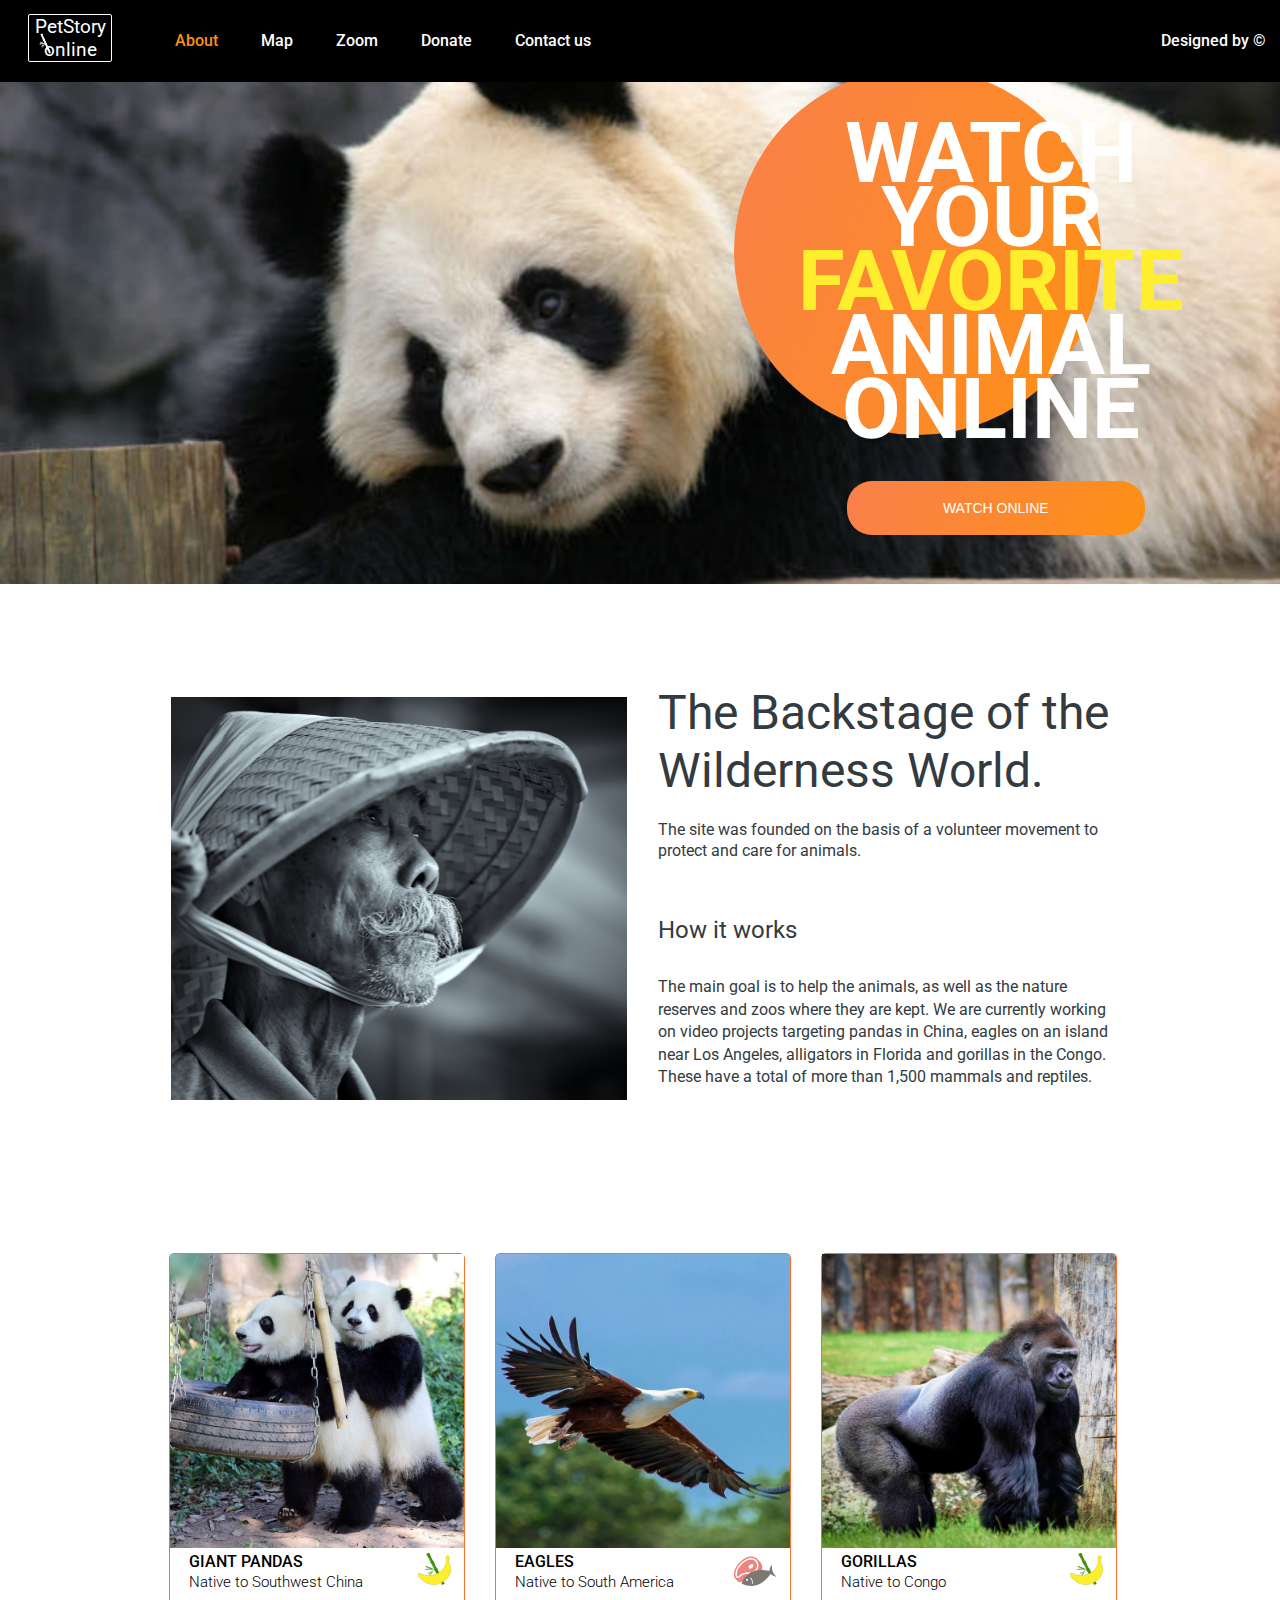
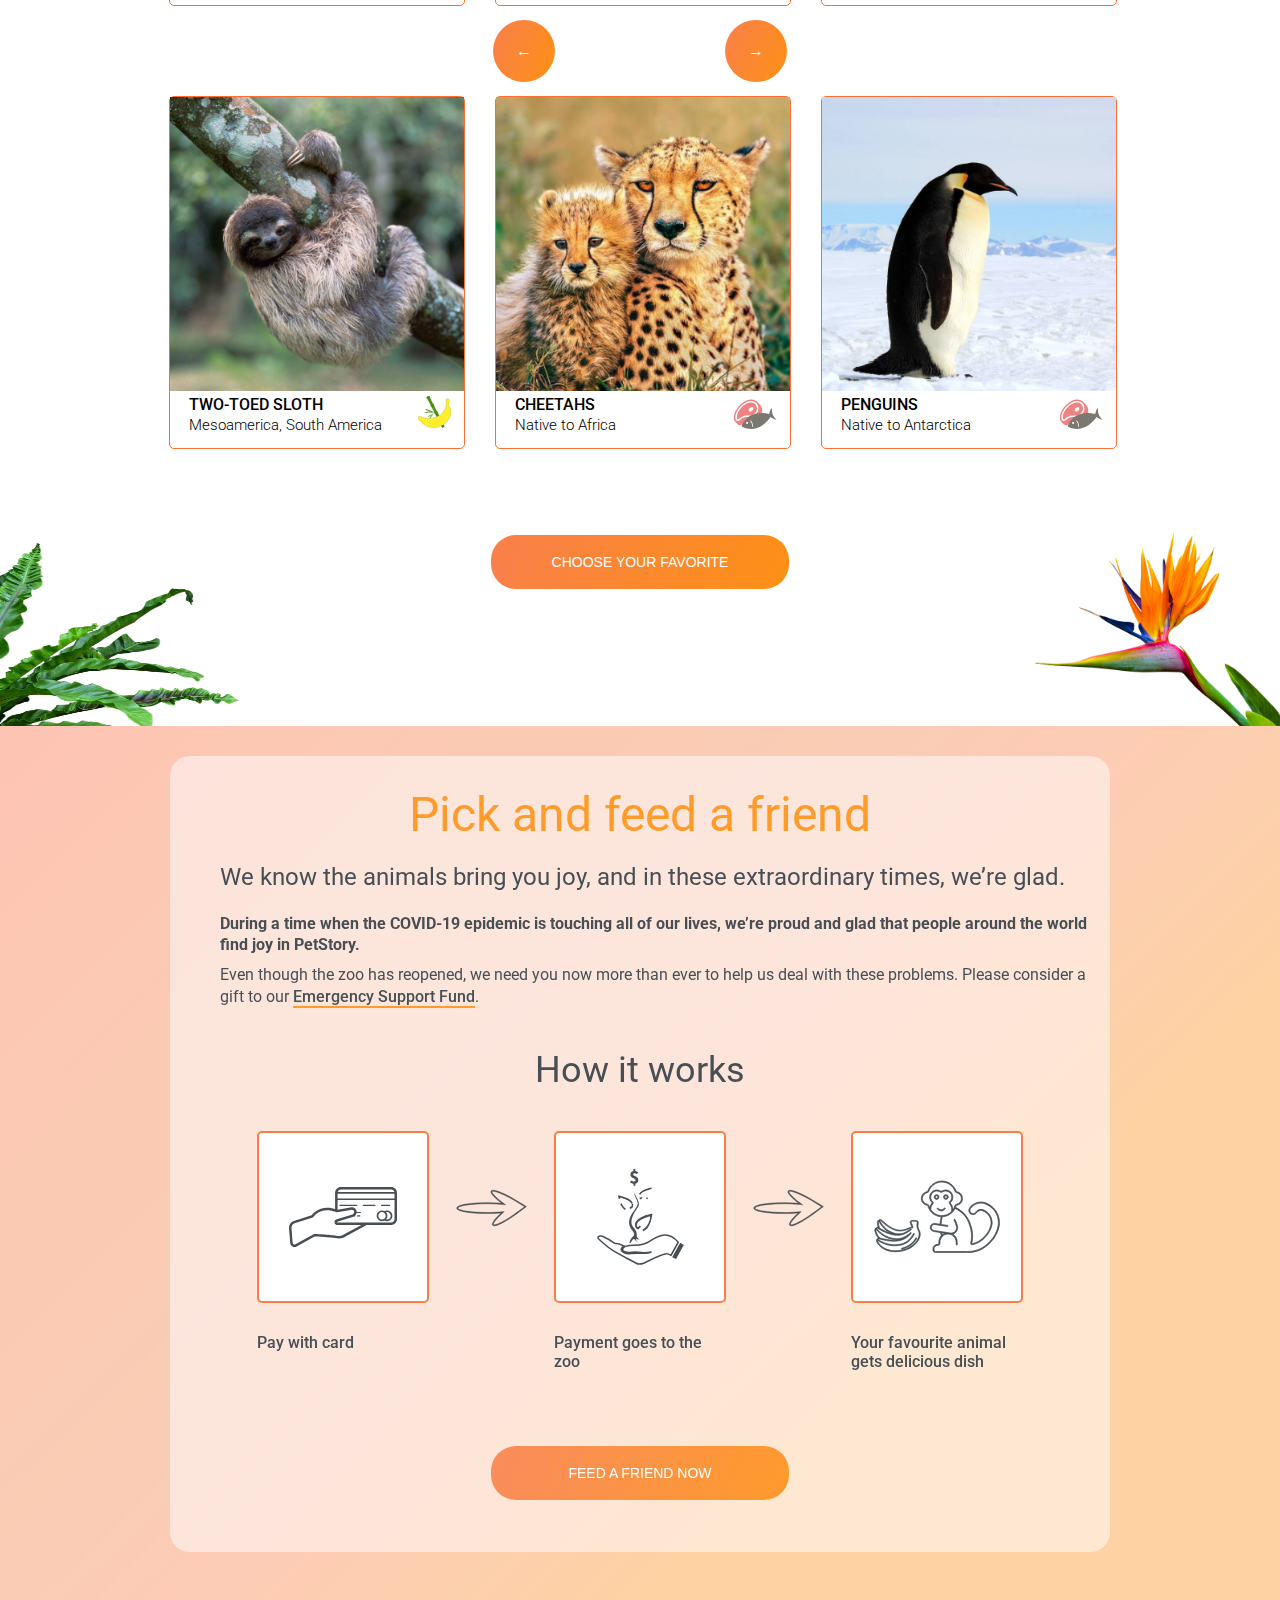
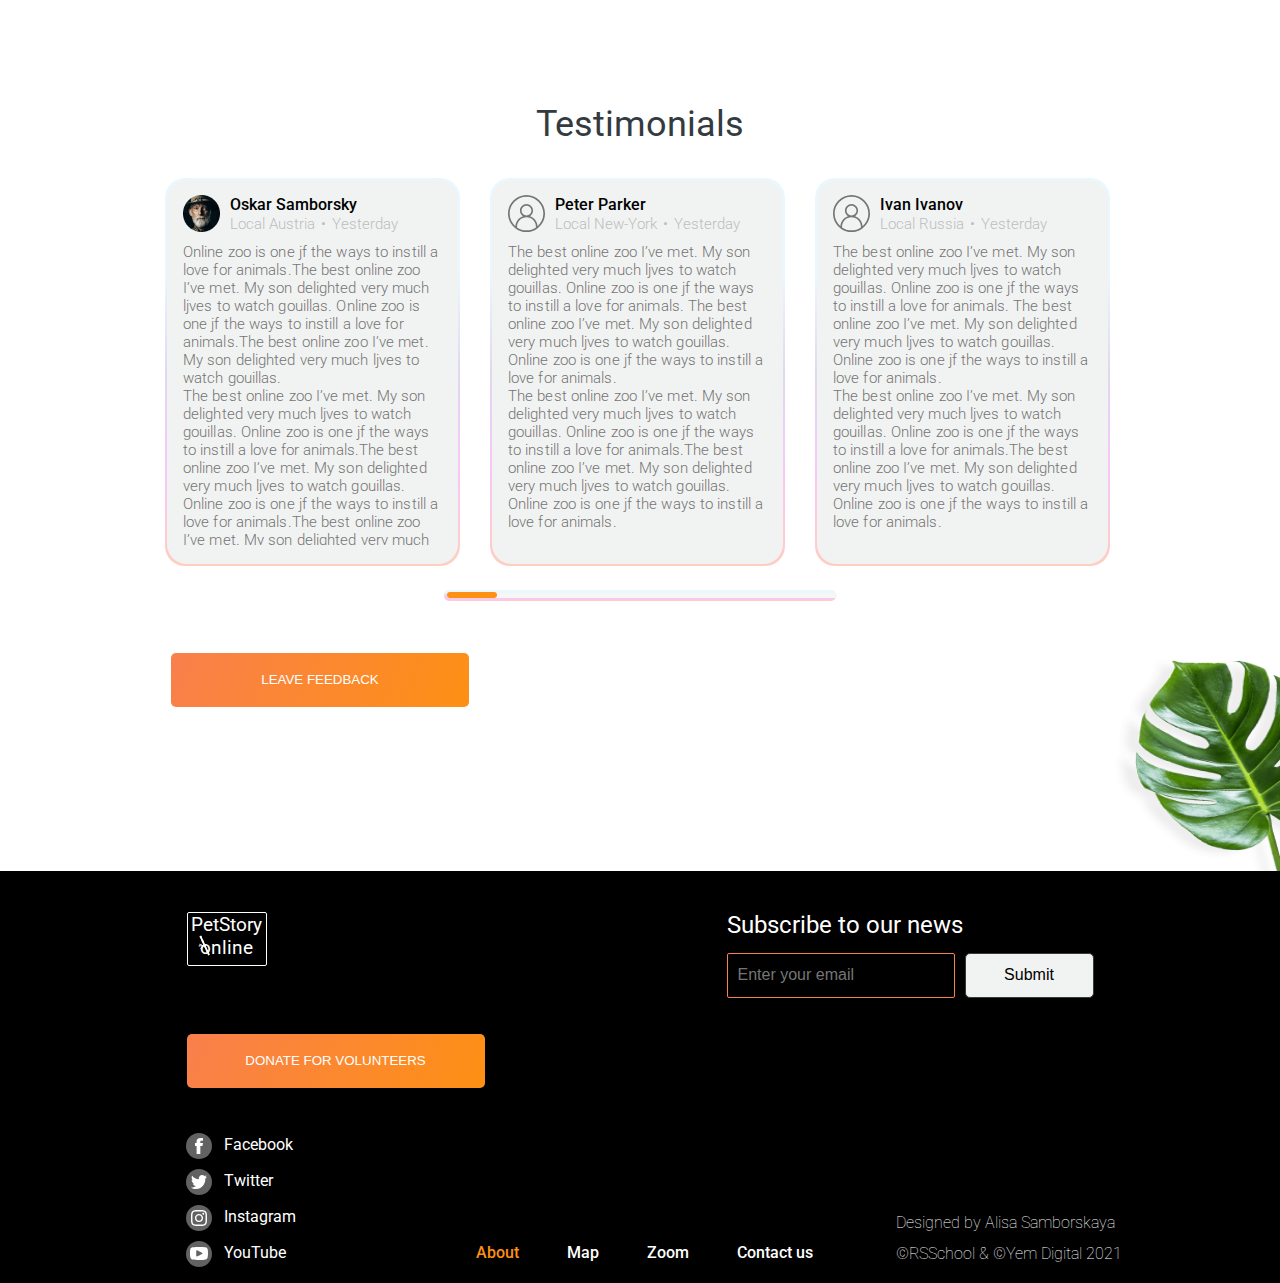
==== commit ff624266: "refactor: folder assets position in workpspace" ====
--- a/online-zoo/pages/main/index.html
+++ b/online-zoo/pages/main/index.html
@@ -7,7 +7,7 @@
     <link rel="preconnect" href="https://fonts.googleapis.com">
     <link rel="preconnect" href="https://fonts.gstatic.com" crossorigin>
     <link href="https://fonts.googleapis.com/css2?family=Roboto:ital,wght@0,100;0,300;0,400;0,500;0,700;0,900;1,100;1,300;1,400;1,700;1,900&display=swap" rel="stylesheet">
-    <link rel="stylesheet" href = '/online-zoo/pages/main/style.css'>
+    <link rel="stylesheet" href = './style.css'>
     <title>Document</title>
 </head>
 <body>
@@ -15,7 +15,7 @@
 <header>
   <div class = "header-wrap">
 <div class = 'header-mask'>
-    <a href ="/online-zoo/pages/main/index.html">
+    <a href ="../pages/main/index.html">
     <div class ="title-block">
         <h1 class = "title">PetStory<br>online</h1>
     </div>
@@ -23,17 +23,17 @@
     <nav class = "nav-container">
         <ul class = "navigation-list">
             
-            <a href ="/online-zoo/pages/main/index.html"> <h1 class = "title-in-navigation">PetStory<br>online</h1></a>
+            <a href ="index.html"> <h1 class = "title-in-navigation">PetStory<br>online</h1></a>
             
-            <li><a class = "active" href ="/online-zoo/pages/main/index.html">About</a></li>
+            <li><a class = "active" href ="index.html">About</a></li>
             <li><a class = "" href ="">Map</a></li>
             <li><a class = "" href ="">Zoom</a></li>
-            <li><a class = "" href ="/online-zoo/pages/donate/index.html">Donate</a></li>
+            <li><a class = "" href ="../donate/index.html">Donate</a></li>
             <li><a class = "" href ="">Contact us</a></li>
         </ul>
     </nav>
 </div>
-    <p class = "design-by-text"><a class = "navigation-link" href ="https://www.figma.com/file/ypzT9idgAILaSRVRmDAJxn/online-zoo-3-weeks">Designed by ©</a></p>
+    <p class = "design-by-text"><a class = "navigation-link" href ="https://www.figma.com/file/ypzT9idgAILaSRVRmDAJxn..-3-weeks">Designed by ©</a></p>
     <div class="borgar">
         <div class="line line1"></div>
         <div class="line line2"></div>
@@ -45,7 +45,7 @@
 <main>
 <section class = 'logo-section'>
     <div class = "logo-wrap">
-    <img class = "ellipse-pic" src ="/online-zoo/assets/icons/Ellipse_6.svg" alt="ellipse">
+    <img class = "ellipse-pic" src ="../assets/icons/Ellipse_6.svg" alt="ellipse">
     <div class = "logo-block">
         <h2 class = "logo-title">Watch<br> your<br> <span class = 'color-letters'>favorite</span><br> animal<br> online<br></h2>
         <button class = "btn-animal tablet-btn-pos">Watch online</button>
@@ -77,192 +77,192 @@
         <div class = "animal-cards">
             <div id ="left-items">
                 <div id ="1" class ='animal-card'> 
-                    <img class ='animal-pic' src ="/online-zoo/assets/images/Rectangle_5.png" alt ='pandas'> 
+                    <img class ='animal-pic' src ="../assets/images/Rectangle_5.png" alt ='pandas'> 
                     <div class = "float-text">
                         <div class ="text-mask">
                         <h4 class ='animal-card-title'>Giant Pandas</h4>
                         <p class ='animal-text'>Native to Southwest China</p>
                     </div>
-                    <img class = "food-icon" src = "/online-zoo/assets/icons/banana-bamboo_icon.svg" alt ="Bambo-banana-pic">
+                    <img class = "food-icon" src = "../assets/icons/banana-bamboo_icon.svg" alt ="Bambo-banana-pic">
                      </div>
                 </div>
                 <div id ="2" class ='animal-card'> 
-                    <img class ='animal-pic' src ="/online-zoo/assets/images/eagles_1.png" alt ='eagles'> 
+                    <img class ='animal-pic' src ="../assets/images/eagles_1.png" alt ='eagles'> 
                     <div class = "float-text">
                         <div class ="text-mask">
                         <h4 class ='animal-card-title'>Eagles</h4>
                         <p class ='animal-text'>Native to South America</p>
                     </div>
-                    <img class = "food-icon" src = "/online-zoo/assets/icons/meet-fish_icon.svg" alt ="Bambo-banana-pic">
+                    <img class = "food-icon" src = "../assets/icons/meet-fish_icon.svg" alt ="Bambo-banana-pic">
                     </div>
                 </div>
               
                 <div id ="3" class ='animal-card'> 
-                    <img class ='animal-pic' src ="/online-zoo/assets/images/gorillas_1.png" alt ='gorillas'> 
+                    <img class ='animal-pic' src ="../assets/images/gorillas_1.png" alt ='gorillas'> 
                     <div class = "float-text">
                         <div class ="text-mask">
                         <h4 class ='animal-card-title'>Gorillas</h4>
                         <p class ='animal-text'>Native to Congo</p>
                     </div>
-                    <img class = "food-icon" src = "/online-zoo/assets/icons/banana-bamboo_icon.svg" alt ="Bambo-banana-pic">
+                    <img class = "food-icon" src = "../assets/icons/banana-bamboo_icon.svg" alt ="Bambo-banana-pic">
                 </div>
                 </div>
                 <div id ="4" class ='animal-card'> 
-                    <img class ='animal-pic' src ="/online-zoo/assets/images/sloth_1.png" alt ='sloth'> 
+                    <img class ='animal-pic' src ="../assets/images/sloth_1.png" alt ='sloth'> 
                     <div class = "float-text">
                         <div class ="text-mask">
                         <h4 class ='animal-card-title'>Two-toed Sloth</h4>
                         <p class ='animal-text'>Mesoamerica, South America</p>
                     </div>
-                    <img class = "food-icon" src = "/online-zoo/assets/icons/banana-bamboo_icon.svg" alt ="Bambo-banana-pic">
+                    <img class = "food-icon" src = "../assets/icons/banana-bamboo_icon.svg" alt ="Bambo-banana-pic">
                 </div>
                 </div>
                 <div id ="5" class ='animal-card'> 
-                    <img class ='animal-pic' src ="/online-zoo/assets/images/cheetah_1.png" alt ='cheetahs'> 
+                    <img class ='animal-pic' src ="../assets/images/cheetah_1.png" alt ='cheetahs'> 
                     <div class = "float-text">
                         <div class ="text-mask">
                         <h4 class ='animal-card-title'>Cheetahs</h4>
                         <p class ='animal-text'>Native to Africa</p>
                     </div>
-                    <img class = "food-icon" src = "/online-zoo/assets/icons/meet-fish_icon.svg" alt ="Bambo-banana-pic">
+                    <img class = "food-icon" src = "../assets/icons/meet-fish_icon.svg" alt ="Bambo-banana-pic">
                 </div>
                 </div>
                 <div id ="6" class ='animal-card'> 
-                    <img class ='animal-pic' src ="/online-zoo/assets/images/penguin_1.png" alt ='penguins'> 
+                    <img class ='animal-pic' src ="../assets/images/penguin_1.png" alt ='penguins'> 
                     <div class = "float-text">
                         <div class ="text-mask">
                         <h4 class ='animal-card-title'>Penguins</h4>
                         <p class ='animal-text'>Native to Antarctica</p>
                     </div>
-                    <img class = "food-icon" src = "/online-zoo/assets/icons/meet-fish_icon.svg" alt ="Bambo-banana-pic">
+                    <img class = "food-icon" src = "../assets/icons/meet-fish_icon.svg" alt ="Bambo-banana-pic">
              
                 </div>
                 </div>
             </div>
             <div id = "active-items">
                 <div id ="1" class ='animal-card'> 
-                    <img class ='animal-pic' src ="/online-zoo/assets/images/Rectangle_5.png" alt ='pandas'> 
+                    <img class ='animal-pic' src ="../assets/images/Rectangle_5.png" alt ='pandas'> 
                     <div class = "float-text">
                         <div class ="text-mask">
                         <h4 class ='animal-card-title'>Giant Pandas</h4>
                         <p class ='animal-text'>Native to Southwest China</p>
                     </div>
-                    <img class = "food-icon" src = "/online-zoo/assets/icons/banana-bamboo_icon.svg" alt ="Bambo-banana-pic">
+                    <img class = "food-icon" src = "../assets/icons/banana-bamboo_icon.svg" alt ="Bambo-banana-pic">
                      </div>
                 </div>
                 <div id ="2" class ='animal-card'> 
-                    <img class ='animal-pic' src ="/online-zoo/assets/images/eagles_1.png" alt ='eagles'> 
+                    <img class ='animal-pic' src ="../assets/images/eagles_1.png" alt ='eagles'> 
                     <div class = "float-text">
                         <div class ="text-mask">
                         <h4 class ='animal-card-title'>Eagles</h4>
                         <p class ='animal-text'>Native to South America</p>
                     </div>
-                    <img class = "food-icon" src = "/online-zoo/assets/icons/meet-fish_icon.svg" alt ="Bambo-banana-pic">
+                    <img class = "food-icon" src = "../assets/icons/meet-fish_icon.svg" alt ="Bambo-banana-pic">
                     </div>
                 </div>
               
                 <div id ="3" class ='animal-card'> 
-                    <img class ='animal-pic' src ="/online-zoo/assets/images/gorillas_1.png" alt ='gorillas'> 
+                    <img class ='animal-pic' src ="../assets/images/gorillas_1.png" alt ='gorillas'> 
                     <div class = "float-text">
                         <div class ="text-mask">
                         <h4 class ='animal-card-title'>Gorillas</h4>
                         <p class ='animal-text'>Native to Congo</p>
                     </div>
-                    <img class = "food-icon" src = "/online-zoo/assets/icons/banana-bamboo_icon.svg" alt ="Bambo-banana-pic">
+                    <img class = "food-icon" src = "../assets/icons/banana-bamboo_icon.svg" alt ="Bambo-banana-pic">
                 </div>
                 </div>
                 <div id ="4" class ='animal-card'> 
-                    <img class ='animal-pic' src ="/online-zoo/assets/images/sloth_1.png" alt ='sloth'> 
+                    <img class ='animal-pic' src ="../assets/images/sloth_1.png" alt ='sloth'> 
                     <div class = "float-text">
                         <div class ="text-mask">
                         <h4 class ='animal-card-title'>Two-toed Sloth</h4>
                         <p class ='animal-text'>Mesoamerica, South America</p>
                     </div>
-                    <img class = "food-icon" src = "/online-zoo/assets/icons/banana-bamboo_icon.svg" alt ="Bambo-banana-pic">
+                    <img class = "food-icon" src = "../assets/icons/banana-bamboo_icon.svg" alt ="Bambo-banana-pic">
                 </div>
                 </div>
                 <div id ="5" class ='animal-card'> 
-                    <img class ='animal-pic' src ="/online-zoo/assets/images/cheetah_1.png" alt ='cheetahs'> 
+                    <img class ='animal-pic' src ="../assets/images/cheetah_1.png" alt ='cheetahs'> 
                     <div class = "float-text">
                         <div class ="text-mask">
                         <h4 class ='animal-card-title'>Cheetahs</h4>
                         <p class ='animal-text'>Native to Africa</p>
                     </div>
-                    <img class = "food-icon" src = "/online-zoo/assets/icons/meet-fish_icon.svg" alt ="Bambo-banana-pic">
+                    <img class = "food-icon" src = "../assets/icons/meet-fish_icon.svg" alt ="Bambo-banana-pic">
                 </div>
                 </div>
                 <div id ="6" class ='animal-card'> 
-                    <img class ='animal-pic' src ="/online-zoo/assets/images/penguin_1.png" alt ='penguins'> 
+                    <img class ='animal-pic' src ="../assets/images/penguin_1.png" alt ='penguins'> 
                     <div class = "float-text">
                         <div class ="text-mask">
                         <h4 class ='animal-card-title'>Penguins</h4>
                         <p class ='animal-text'>Native to Antarctica</p>
                     </div>
-                    <img class = "food-icon" src = "/online-zoo/assets/icons/meet-fish_icon.svg" alt ="Bambo-banana-pic">
+                    <img class = "food-icon" src = "../assets/icons/meet-fish_icon.svg" alt ="Bambo-banana-pic">
              
                 </div>
                 </div>
             </div>
             <div id = "right-items"> 
                 <div id ="1" class ='animal-card'> 
-                    <img class ='animal-pic' src ="/online-zoo/assets/images/Rectangle_5.png" alt ='pandas'> 
+                    <img class ='animal-pic' src ="../assets/images/Rectangle_5.png" alt ='pandas'> 
                     <div class = "float-text">
                         <div class ="text-mask">
                         <h4 class ='animal-card-title'>Giant Pandas</h4>
                         <p class ='animal-text'>Native to Southwest China</p>
                     </div>
-                    <img class = "food-icon" src = "/online-zoo/assets/icons/banana-bamboo_icon.svg" alt ="Bambo-banana-pic">
+                    <img class = "food-icon" src = "../assets/icons/banana-bamboo_icon.svg" alt ="Bambo-banana-pic">
                      </div>
                 </div>
                 <div id ="2" class ='animal-card'> 
-                    <img class ='animal-pic' src ="/online-zoo/assets/images/eagles_1.png" alt ='eagles'> 
+                    <img class ='animal-pic' src ="../assets/images/eagles_1.png" alt ='eagles'> 
                     <div class = "float-text">
                         <div class ="text-mask">
                         <h4 class ='animal-card-title'>Eagles</h4>
                         <p class ='animal-text'>Native to South America</p>
                     </div>
-                    <img class = "food-icon" src = "/online-zoo/assets/icons/meet-fish_icon.svg" alt ="Bambo-banana-pic">
+                    <img class = "food-icon" src = "../assets/icons/meet-fish_icon.svg" alt ="Bambo-banana-pic">
                     </div>
                 </div>
               
                 <div id ="3" class ='animal-card'> 
-                    <img class ='animal-pic' src ="/online-zoo/assets/images/gorillas_1.png" alt ='gorillas'> 
+                    <img class ='animal-pic' src ="../assets/images/gorillas_1.png" alt ='gorillas'> 
                     <div class = "float-text">
                         <div class ="text-mask">
                         <h4 class ='animal-card-title'>Gorillas</h4>
                         <p class ='animal-text'>Native to Congo</p>
                     </div>
-                    <img class = "food-icon" src = "/online-zoo/assets/icons/banana-bamboo_icon.svg" alt ="Bambo-banana-pic">
+                    <img class = "food-icon" src = "../assets/icons/banana-bamboo_icon.svg" alt ="Bambo-banana-pic">
                 </div>
                 </div>
                 <div id ="4" class ='animal-card'> 
-                    <img class ='animal-pic' src ="/online-zoo/assets/images/sloth_1.png" alt ='sloth'> 
+                    <img class ='animal-pic' src ="../assets/images/sloth_1.png" alt ='sloth'> 
                     <div class = "float-text">
                         <div class ="text-mask">
                         <h4 class ='animal-card-title'>Two-toed Sloth</h4>
                         <p class ='animal-text'>Mesoamerica, South America</p>
                     </div>
-                    <img class = "food-icon" src = "/online-zoo/assets/icons/banana-bamboo_icon.svg" alt ="Bambo-banana-pic">
+                    <img class = "food-icon" src = "../assets/icons/banana-bamboo_icon.svg" alt ="Bambo-banana-pic">
                 </div>
                 </div>
                 <div id ="5" class ='animal-card'> 
-                    <img class ='animal-pic' src ="/online-zoo/assets/images/cheetah_1.png" alt ='cheetahs'> 
+                    <img class ='animal-pic' src ="../assets/images/cheetah_1.png" alt ='cheetahs'> 
                     <div class = "float-text">
                         <div class ="text-mask">
                         <h4 class ='animal-card-title'>Cheetahs</h4>
                         <p class ='animal-text'>Native to Africa</p>
                     </div>
-                    <img class = "food-icon" src = "/online-zoo/assets/icons/meet-fish_icon.svg" alt ="Bambo-banana-pic">
+                    <img class = "food-icon" src = "../assets/icons/meet-fish_icon.svg" alt ="Bambo-banana-pic">
                 </div>
                 </div>
                 <div id ="6" class ='animal-card'> 
-                    <img class ='animal-pic' src ="/online-zoo/assets/images/penguin_1.png" alt ='penguins'> 
+                    <img class ='animal-pic' src ="../assets/images/penguin_1.png" alt ='penguins'> 
                     <div class = "float-text">
                         <div class ="text-mask">
                         <h4 class ='animal-card-title'>Penguins</h4>
                         <p class ='animal-text'>Native to Antarctica</p>
                     </div>
-                    <img class = "food-icon" src = "/online-zoo/assets/icons/meet-fish_icon.svg" alt ="Bambo-banana-pic">
+                    <img class = "food-icon" src = "../assets/icons/meet-fish_icon.svg" alt ="Bambo-banana-pic">
              
                 </div>
                 </div>
@@ -285,34 +285,34 @@
         <div class = "pick-and-feed-text-block">
         <p class = 'pick-and-feed-text'>We know the animals bring you joy, and in these extraordinary times, we’re glad.</p>
         <p class = "pick-and-feed-text2"><b>During a time when the COVID-19 epidemic is touching all of our lives, we’re proud and glad that people around the world find joy in PetStory.</b></p>
-        <p class = "pick-and-feed-text3">Even though the zoo has reopened, we need you now more than ever to help us deal with these problems. Please consider a gift to our <a class ="emergency-link" href = "/online-zoo/pages/donate/index.html">Emergency Support Fund</a>. </p>
+        <p class = "pick-and-feed-text3">Even though the zoo has reopened, we need you now more than ever to help us deal with these problems. Please consider a gift to our <a class ="emergency-link" href = "../pages/donate/index.html">Emergency Support Fund</a>. </p>
         </div>
 
         <h3 class ="pick-and-feed-title-2">How it works</h3>
         <div class = "green-arrows-block">
-            <img class = "arrow-pic-green" src = "/online-zoo/assets/icons/arrow.svg" alt = "arrow-pic"> 
-            <img class = "arrow-pic-green" src = "/online-zoo/assets/icons/arrow.svg" alt = "arrow-pic"> 
+            <img class = "arrow-pic-green" src = "../assets/icons/arrow.svg" alt = "arrow-pic"> 
+            <img class = "arrow-pic-green" src = "../assets/icons/arrow.svg" alt = "arrow-pic"> 
         </div>
         <div class ="pick-and-feed-list">
             <div class = "list-of-play-card">
                 <div class = "pick-and-feed-card-layout">
-                <img src = "/online-zoo/assets/icons/pay.svg"alt ="hand-credit-card">
+                <img src = "../assets/icons/pay.svg"alt ="hand-credit-card">
             </div>
                 <p class = "pay-text">Pay with card</p>
             </div>
-            <img class = "arrow-pic" src = "/online-zoo/assets/icons/Vector_4.svg" alt = "arrow-pic"> 
+            <img class = "arrow-pic" src = "../assets/icons/Vector_4.svg" alt = "arrow-pic"> 
            
             <div class = "list-of-play-card">
                 <div class = "pick-and-feed-card-layout">
-                <img src = "/online-zoo/assets/icons/zoo.svg" alt ="zoo-pic">
+                <img src = "../assets/icons/zoo.svg" alt ="zoo-pic">
                 </div>
                 <p class = "pay-text">Payment goes to the<br> zoo</p>
             </div>
-            <img class = "arrow-pic" src = "/online-zoo/assets/icons/Vector_4.svg" alt = "arrow-pic"> 
+            <img class = "arrow-pic" src = "../assets/icons/Vector_4.svg" alt = "arrow-pic"> 
            
             <div class = "list-of-play-card">
                 <div class = "pick-and-feed-card-layout">
-                <img src = "/online-zoo/assets/icons/monkey.svg" alt ="monkey-pic">
+                <img src = "../assets/icons/monkey.svg" alt ="monkey-pic">
                 </div>
                 <p class = "pay-text">Your favourite animal<br> gets delicious dish</p>
             </div>
@@ -329,7 +329,7 @@
             <div onClick ="updatePopup(this.id)" id = "0" class = "list-wrap">
             <div class ='list-of-testimonials-card'>
                 <div class = "card-header">
-                <img class = "card-pic" src = "/online-zoo/assets/icons/user_icon.svg" alt ="user-icon">
+                <img class = "card-pic" src = "../assets/icons/user_icon.svg" alt ="user-icon">
                 <div class = "card-title"> 
                 <h4>Michael John</h4>
                 
@@ -346,7 +346,7 @@
             <div onClick ="updatePopup(this.id)" id = "1" class = "list-wrap">
                 <div class ='list-of-testimonials-card'>
                     <div class = "card-header">
-                    <img class = "card-pic" src = "/online-zoo/assets/images/photo_2.png" alt ="user-icon">
+                    <img class = "card-pic" src = "../assets/images/photo_2.png" alt ="user-icon">
                     <div class = "card-title"> 
                     <h4>Oskar Samborsky</h4>
                     
@@ -366,7 +366,7 @@
             <div onClick ="updatePopup(this.id)" id = "2" class = "list-wrap">
                 <div class ='list-of-testimonials-card'>
                     <div class = "card-header">
-                    <img class = "card-pic" src = "/online-zoo/assets/images/photo_3.png" alt ="user-icon">
+                    <img class = "card-pic" src = "../assets/images/photo_3.png" alt ="user-icon">
                     <div class = "card-title"> 
                     <h4>Fredericka Michelin</h4>
                     
@@ -386,7 +386,7 @@
                     <div onClick ="updatePopup(this.id)" id = "3" class = "list-wrap">
                         <div class ='list-of-testimonials-card'>
                             <div class = "card-header">
-                            <img class = "card-pic" src = "/online-zoo/assets/images/photo_4.png" alt ="user-icon">
+                            <img class = "card-pic" src = "../assets/images/photo_4.png" alt ="user-icon">
                             <div class = "card-title"> 
                             <h4>Mila Riksha</h4>
                             
@@ -403,7 +403,7 @@
                         <div onClick ="updatePopup(this.id)" id = "4" class = "list-wrap">
                             <div class ='list-of-testimonials-card'>
                                 <div class = "card-header">
-                                <img class = "card-pic" src = "/online-zoo/assets/icons/user_icon.svg" alt ="user-icon">
+                                <img class = "card-pic" src = "../assets/icons/user_icon.svg" alt ="user-icon">
                                 <div class = "card-title"> 
                                 <h4>John Doe</h4>
                                 
@@ -420,7 +420,7 @@
                             <div onClick ="updatePopup(this.id)" id = "5" class = "list-wrap">
                                 <div class ='list-of-testimonials-card'>
                                     <div class = "card-header">
-                                    <img class = "card-pic" src = "/online-zoo/assets/icons/user_icon.svg" alt ="user-icon">
+                                    <img class = "card-pic" src = "../assets/icons/user_icon.svg" alt ="user-icon">
                                     <div class = "card-title"> 
                                     <h4>Roman Bolski</h4>
                                     
@@ -437,7 +437,7 @@
                                 <div onClick ="updatePopup(this.id)" id = "6" class = "list-wrap">
                                     <div class ='list-of-testimonials-card'>
                                         <div class = "card-header">
-                                        <img class = "card-pic" src = "/online-zoo/assets/icons/user_icon.svg" alt ="user-icon">
+                                        <img class = "card-pic" src = "../assets/icons/user_icon.svg" alt ="user-icon">
                                         <div class = "card-title"> 
                                         <h4>Peter Parker</h4>
                                         
@@ -454,7 +454,7 @@
                                     <div onClick ="updatePopup(this.id)" id = "7" class = "list-wrap">
                                         <div class ='list-of-testimonials-card'>
                                             <div class = "card-header">
-                                            <img class = "card-pic" src = "/online-zoo/assets/icons/user_icon.svg" alt ="user-icon">
+                                            <img class = "card-pic" src = "../assets/icons/user_icon.svg" alt ="user-icon">
                                             <div class = "card-title"> 
                                             <h4>Aleksandr Tsar</h4>
                                             
@@ -471,7 +471,7 @@
                                         <div onClick ="updatePopup(this.id)" id = "8" class = "list-wrap">
                                             <div class ='list-of-testimonials-card'>
                                                 <div class = "card-header">
-                                                <img class = "card-pic" src = "/online-zoo/assets/icons/user_icon.svg" alt ="user-icon">
+                                                <img class = "card-pic" src = "../assets/icons/user_icon.svg" alt ="user-icon">
                                                 <div class = "card-title"> 
                                                 <h4>Ivan Ivanov</h4>
                                                 
@@ -488,7 +488,7 @@
                                             <div onClick ="updatePopup(this.id)" id = "9" class = "list-wrap">
                                                 <div class ='list-of-testimonials-card'>
                                                     <div class = "card-header">
-                                                    <img class = "card-pic" src = "/online-zoo/assets/icons/user_icon.svg" alt ="user-icon">
+                                                    <img class = "card-pic" src = "../assets/icons/user_icon.svg" alt ="user-icon">
                                                     <div class = "card-title"> 
                                                     <h4>Dmitri Rashkevich</h4>
                                                     
@@ -505,7 +505,7 @@
                                                 <div  onClick ="updatePopup(this.id)" id = "10" class = "list-wrap">
                                                     <div class ='list-of-testimonials-card'>
                                                         <div class = "card-header">
-                                                        <img class = "card-pic" src = "/online-zoo/assets/icons/user_icon.svg" alt ="user-icon">
+                                                        <img class = "card-pic" src = "../assets/icons/user_icon.svg" alt ="user-icon">
                                                         <div class = "card-title"> 
                                                         <h4>Roland Ballson</h4>
                                                         
@@ -531,7 +531,7 @@
             <div class = "modal-list-wrap">
                 <div class ='modal-list-of-testimonials-card'>
                     <div class = "card-header">
-                    <img class = "modal-card-pic" src = "/online-zoo/assets/icons/user_icon.svg" alt ="user-icon">
+                    <img class = "modal-card-pic" src = "../assets/icons/user_icon.svg" alt ="user-icon">
                     <div class = "modal-card-title"> 
                     <h4></h4>
                     
@@ -555,12 +555,12 @@
     <div class = "footer-mask">
         <div class = "first-row-of-blocks">
             <div class ="footer-donate-block">
-                <a href ="/online-zoo/pages/main/index.html">
+                <a href ="../pages/main/index.html">
                     <div class ="title-block-footer">
                         <h1 class = "title-footer">PetStory online</h1>
                     </div>
                     </a>
-                    <form action = "/online-zoo/pages/donate/index.html">
+                    <form action = "../pages/donate/index.html">
                 <button class = "btn-rectangul footer-small-btn">donate for volunteers</button>
                 </form>
             </div>
@@ -577,28 +577,28 @@
                 <ul class = 'social-list-tablet'>
                     <li><a class = "social-links-up" href = "https://ru-ru.facebook.com/">
                         <div class = "social-icons">
-                        <img class = "social-icons-pic" src = "/online-zoo/assets/icons/facebook.svg" alt ="facebook-ico">
+                        <img class = "social-icons-pic" src = "../assets/icons/facebook.svg" alt ="facebook-ico">
                         </div>
                         <p class = "social-text">Facebook</p>
                     </a>
                     </li>
                     <li><a class = "social-links-up" href = "https://twitter.com/home?lang=ru">
                         <div class = "social-icons">
-                        <img class = "social-icons-pic" src = "/online-zoo/assets/icons/twitter.svg" alt ="twitter-ico">
+                        <img class = "social-icons-pic" src = "../assets/icons/twitter.svg" alt ="twitter-ico">
                         </div>
                         <p class = "social-text">Twitter</p>
                     </a>
                     </li>
                     <li><a class = "social-links-up" href = "https://www.instagram.com/">
                         <div class = "social-icons">
-                        <img class = "social-icons-pic" src = "/online-zoo/assets/icons/instagram.svg" alt ="instagram-ico">
+                        <img class = "social-icons-pic" src = "../assets/icons/instagram.svg" alt ="instagram-ico">
                         </div>
                         <p class = "social-text">Instagram</p>
                     </a>
                     </li>
                     <li><a class = "social-links-up" href = "https://www.youtube.com/">
                         <div class = "social-icons">
-                        <img class = "social-icons-pic" src = "/online-zoo/assets/icons/youtube.svg" alt ="youtube-ico">
+                        <img class = "social-icons-pic" src = "../assets/icons/youtube.svg" alt ="youtube-ico">
                         </div>
                         <p class = "social-text">YouTube</p>
                     </a>
@@ -609,28 +609,28 @@
             <ul class = 'social-list'>
                 <li><a class = "social-links-up" href = "https://ru-ru.facebook.com/">
                     <div class = "social-icons">
-                    <img class = "social-icons-pic" src = "/online-zoo/assets/icons/facebook.svg" alt ="facebook-ico">
+                    <img class = "social-icons-pic" src = "../assets/icons/facebook.svg" alt ="facebook-ico">
                     </div>
                     <p class = "social-text">Facebook</p>
                 </a>
                 </li>
                 <li><a class = "social-links-up" href = "https://twitter.com/home?lang=ru">
                     <div class = "social-icons">
-                    <img class = "social-icons-pic" src = "/online-zoo/assets/icons/twitter.svg" alt ="twitter-ico">
+                    <img class = "social-icons-pic" src = "../assets/icons/twitter.svg" alt ="twitter-ico">
                     </div>
                     <p class = "social-text">Twitter</p>
                 </a>
                 </li>
                 <li><a class = "social-links-up" href = "https://www.instagram.com/">
                     <div class = "social-icons">
-                    <img class = "social-icons-pic" src = "/online-zoo/assets/icons/instagram.svg" alt ="instagram-ico">
+                    <img class = "social-icons-pic" src = "../assets/icons/instagram.svg" alt ="instagram-ico">
                     </div>
                     <p class = "social-text">Instagram</p>
                 </a>
                 </li>
                 <li><a class = "social-links-up" href = "https://www.youtube.com/">
                     <div class = "social-icons">
-                    <img class = "social-icons-pic" src = "/online-zoo/assets/icons/youtube.svg" alt ="youtube-ico">
+                    <img class = "social-icons-pic" src = "../assets/icons/youtube.svg" alt ="youtube-ico">
                     </div>
                     <p class = "social-text">YouTube</p>
                 </a>
@@ -646,7 +646,7 @@
             </nav>
 
              <div class = "annotation-block">
-        <p style = "margin: 0"><a class = "annotation-text footer-link" href = "https://www.figma.com/file/ypzT9idgAILaSRVRmDAJxn/online-zoo-3-weeks">Designed by Alisa Samborskaya<br>©RSSchool & ©Yem Digital 2021</a></p>
+        <p style = "margin: 0"><a class = "annotation-text footer-link" href = "https://www.figma.com/file/ypzT9idgAILaSRVRmDAJxn..-3-weeks">Designed by Alisa Samborskaya<br>©RSSchool & ©Yem Digital 2021</a></p>
     </div>
 
         </div>
--- a/online-zoo/pages/main/style.css
+++ b/online-zoo/pages/main/style.css
@@ -129,7 +129,7 @@
     border-radius: 2px;
     width: 82px;
     border: 1.18841px solid #FFFFFF;
-background-image: url(/online-zoo/assets/icons/bamboo.svg);
+background-image: url(../assets/icons/bamboo.svg);
 background-repeat: no-repeat;
 background-position: 10.13px 71%;
 }
@@ -137,7 +137,7 @@
 .logo-section {
     width: 100%;
     height: 700px;
-    background-image: url(/online-zoo/assets/images/Giant_Panda.png);
+    background-image: url(../assets/images/Giant_Panda.png);
     background-repeat: no-repeat;
    background-size: cover;
     background-position: 0 102%;
@@ -214,7 +214,7 @@
     width: 100%;
     background: #FFFFFF;
  
-    background-image: url(/online-zoo/assets/images/flower_foto1.png);
+    background-image: url(../assets/images/flower_foto1.png);
 background-repeat: no-repeat;
 background-position: 100% 11px;
 }
@@ -243,7 +243,7 @@
 height: 403px;
 backdrop-filter: blur(2px);
 display: flex;
-background: url(/online-zoo/assets/images/bamboo-cap.png);
+background: url(../assets/images/bamboo-cap.png);
 padding-left: 1px;
 background-position: center;
     background-repeat: no-repeat;
@@ -301,7 +301,7 @@
 padding-bottom: 101px;
 
 gap: 86px;
-background: url(/online-zoo/assets/images/palm_foto.png) -4% 100% no-repeat, url(/online-zoo/assets/images/strelitzia_1.png) 100% 101% no-repeat;
+background: url(../assets/images/palm_foto.png) -4% 100% no-repeat, url(../assets/images/strelitzia_1.png) 100% 101% no-repeat;
 
  }
 
@@ -614,7 +614,7 @@
 width: 100%;
 display: flex;
 flex-direction: column;
-background-image: url(/online-zoo/assets/images/leav_foto.png);
+background-image: url(../assets/images/leav_foto.png);
 background-repeat: no-repeat;
 background-position: right 127%;
 
@@ -980,7 +980,7 @@
    width: 78px;
    height: 52px;
 border: 1px solid #FFFFFF;
-background-image: url(/online-zoo/assets/icons/bamboo.svg);
+background-image: url(../assets/icons/bamboo.svg);
 background-repeat: no-repeat;
 background-position: 10.13px 71%;
 }
@@ -1324,7 +1324,7 @@
     .animal-section {
         padding-bottom: 137px;
         gap: 86px;
-        background: url(/online-zoo/assets/images/palm_foto.png) 0% 104% no-repeat, url(/online-zoo/assets/images/strelitzia_1.png) 100% 101% no-repeat;
+        background: url(../assets/images/palm_foto.png) 0% 104% no-repeat, url(../assets/images/strelitzia_1.png) 100% 101% no-repeat;
         background-size: 260px 222px;
 }
     .btn-arrow-block {
@@ -1594,7 +1594,7 @@
     }
     .backstage-section{
         justify-content: flex-start;
-        background-image: url(/online-zoo/assets/images/flower_foto1.png);
+        background-image: url(../assets/images/flower_foto1.png);
         background-repeat: no-repeat;
         background-position: 106% -3px;
         background-size: 25% 97%;
@@ -2081,7 +2081,7 @@
         gap: 20px;
         padding-bottom: 60px;
         
-        background: url(/online-zoo/assets/images/palm_foto.png) -10% 101% no-repeat, url(/online-zoo/assets/images/strelitzia_1.png) 108% 101% no-repeat;
+        background: url(../assets/images/palm_foto.png) -10% 101% no-repeat, url(../assets/images/strelitzia_1.png) 108% 101% no-repeat;
         background-size: 88px 80px;    
     }
 
